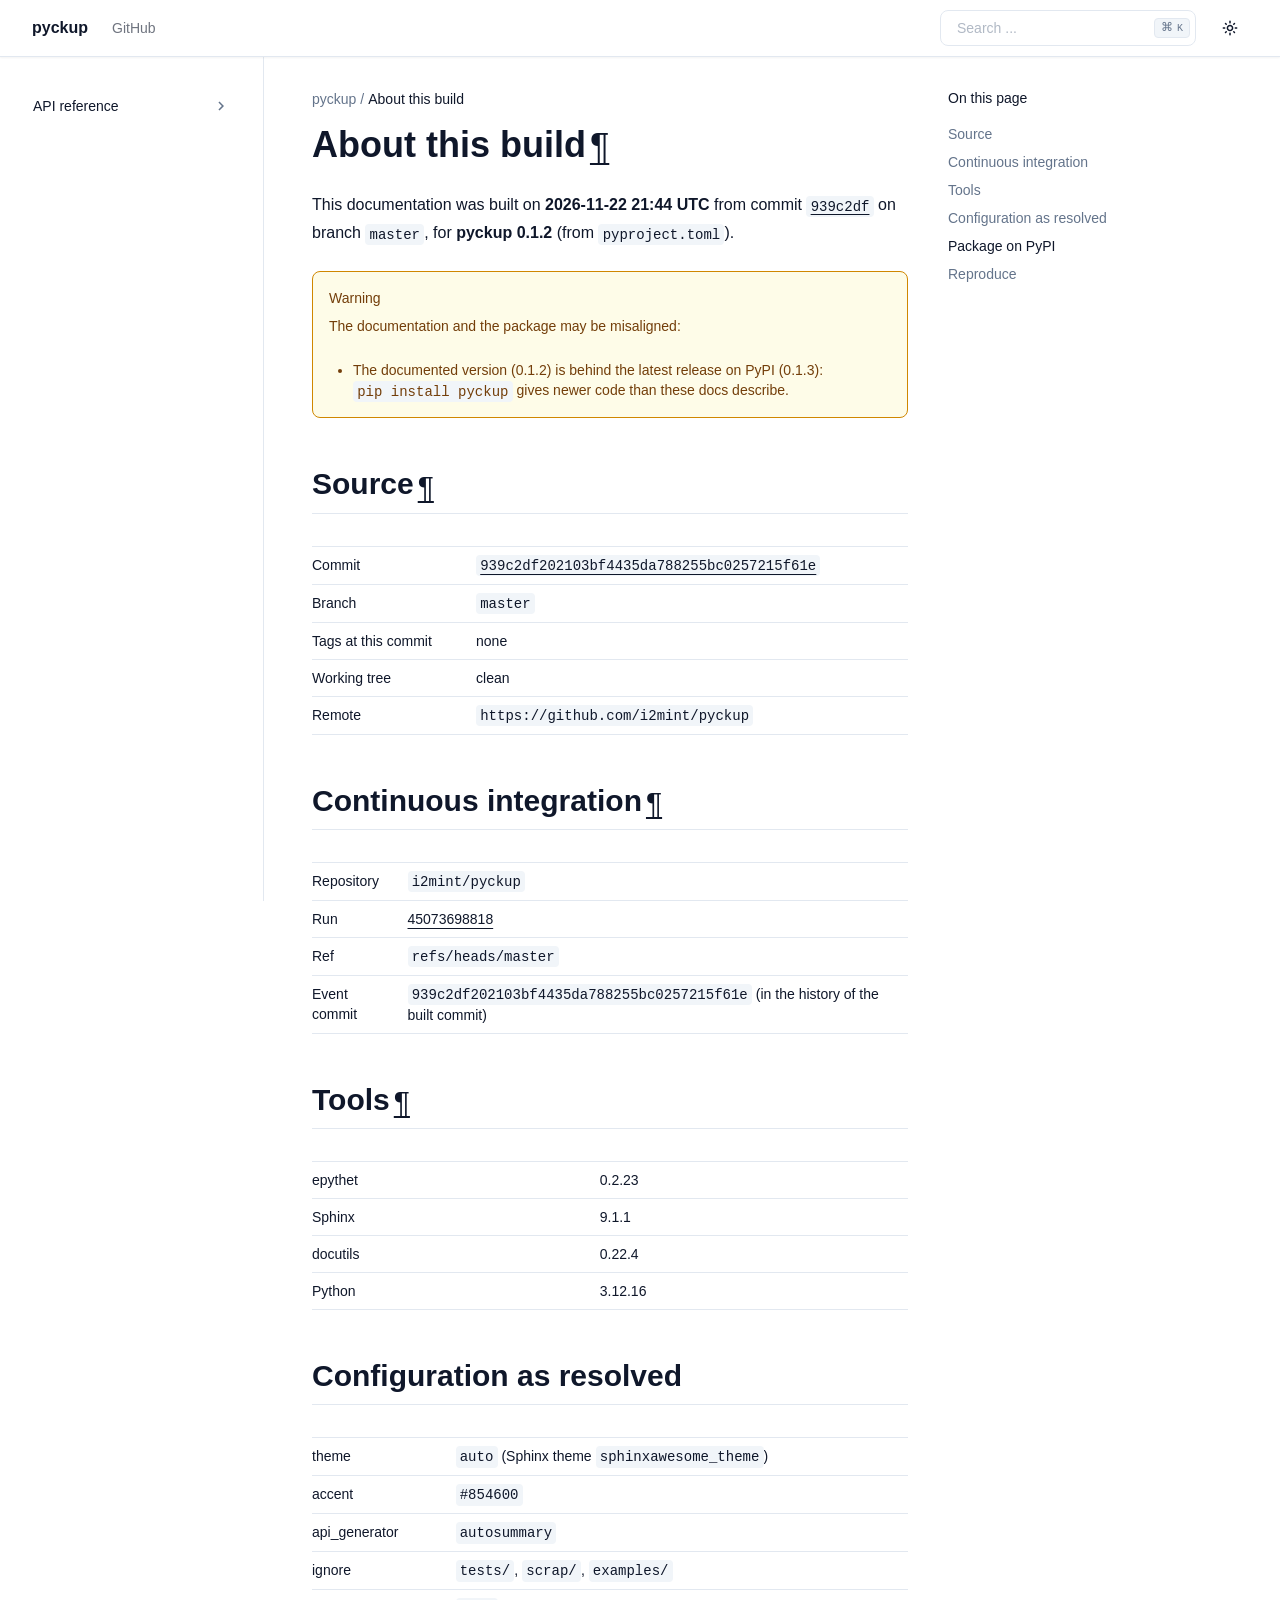
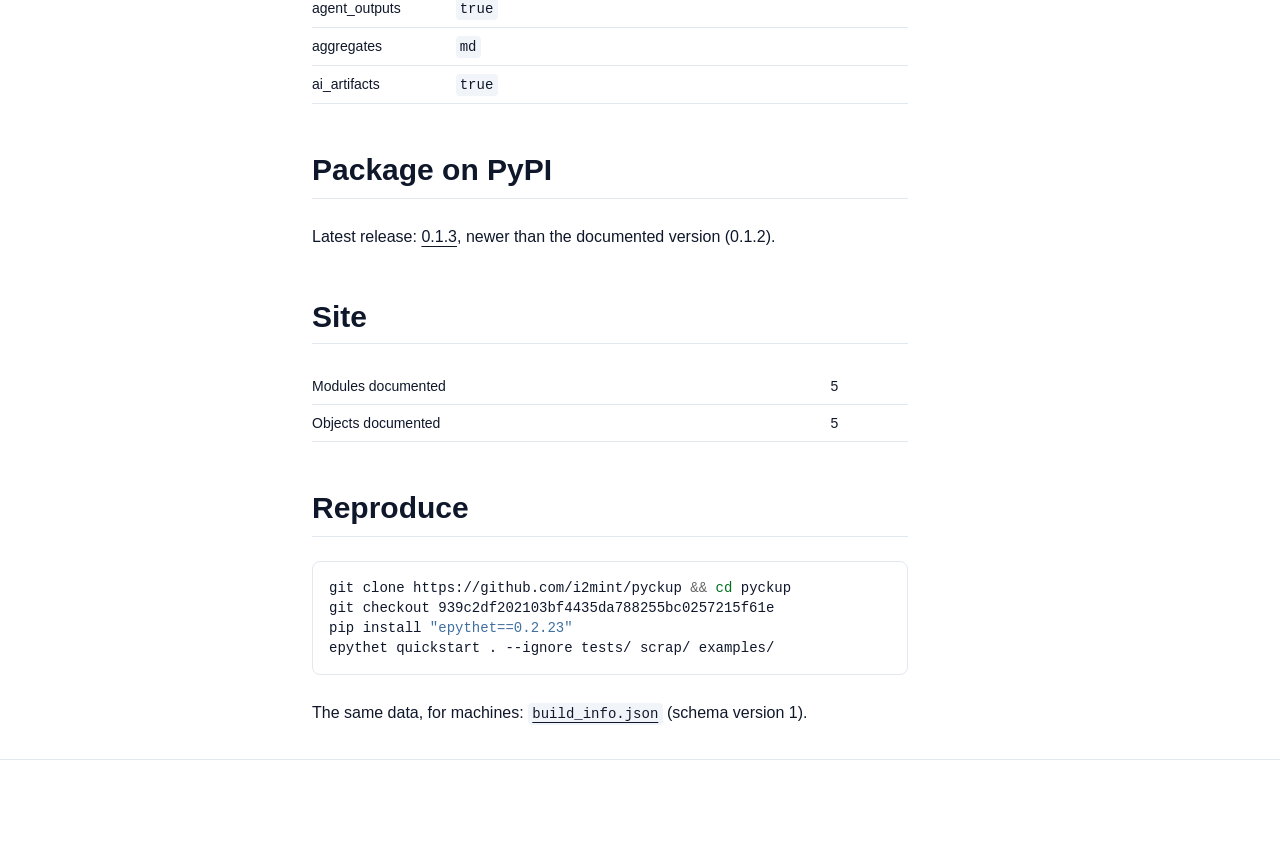
==== about-this-build.html @ a1bbda3d "deploy: 939c2df202103bf4435da788255bc0257215f61e" ====
<!DOCTYPE html>

<html :class="{ 'dark' : darkMode === true }" data-content_root="./" lang="en" x-data="{ darkMode: $persist(window.matchMedia('(prefers-color-scheme: dark)').matches), activeSection: ''}">
<head>
<script>
    (function () {
      // Set initial color scheme
      if ((localStorage.getItem("_x_darkMode") === "true") || (window.matchMedia("(prefers-color-scheme: dark)").matches)) {
        document.documentElement.classList.add("dark");
      }

      // Watch for media preference changes
      window.matchMedia("(prefers-color-scheme: dark)").addEventListener("change", (event) => {
        localStorage.setItem("_x_darkMode", event.matches);
        document.documentElement.classList.toggle("dark", event.matches);
      });
    })();
  </script>
<meta content="width=device-width, initial-scale=1.0" name="viewport"/>
<meta charset="utf-8"/>
<meta content="#ffffff" media="(prefers-color-scheme: light)" name="theme-color"/>
<meta content="#030711" media="(prefers-color-scheme: dark)" name="theme-color"/>
<meta content="width=device-width, initial-scale=1" name="viewport"/>
<link href="about-this-build.html.md" rel="alternate" type="text/markdown"/>
<link href="llms.txt" rel="describedby" type="text/markdown"/>
<link href="about-this-build.html.md" rel="alternate" type="text/markdown"/>
<link href="llms.txt" rel="describedby"/>
<title>About this build | pyckup</title>
<meta content="About this build | pyckup" property="og:title"/>
<meta content="About this build | pyckup" name="twitter:title"/>
<link href="_static/pygments.css?v=d75fae25" rel="stylesheet" type="text/css"/>
<link href="_static/theme.css?v=009055c6" rel="stylesheet" type="text/css"/>
<link href="_static/sphinx_autodoc_typehints.css?v=057ac668" rel="stylesheet" type="text/css"/>
<link href="_static/copybutton.css?v=76b2166b" rel="stylesheet" type="text/css"/>
<link href="_static/epythet.css?v=eff8a69f" rel="stylesheet" type="text/css"/>
<link href="search.html" rel="search" title="Search"/>
<link href="genindex.html" rel="index" title="Index"/>
</head>
<body :class="{ 'overflow-hidden': showSidebar }" class="min-h-screen font-sans antialiased bg-background text-foreground" x-data="{ showSidebar: false, showScrollTop: false }">
<div @click.self="showSidebar = false" class="fixed inset-0 z-50 overflow-hidden bg-background/80 backdrop-blur-sm md:hidden" x-cloak="" x-show="showSidebar"></div><div class="relative flex flex-col min-h-screen" id="page"><a class="absolute top-0 left-0 z-[100] block bg-background p-4 text-xl transition -translate-x-full opacity-0 focus:translate-x-0 focus:opacity-100" href="#content">
      Skip to content
    </a><header class="sticky top-0 z-40 w-full border-b shadow-xs border-border bg-background/90 backdrop-blur"><div class="container flex items-center h-14">
<div class="hidden mr-4 md:flex">
<a class="flex items-center mr-6" href="index.html"><span class="hidden font-bold sm:inline-block text-clip whitespace-nowrap">pyckup</span>
</a><nav class="flex items-center gap-6 text-sm font-medium">
<a class="transition-colors hover:text-foreground/80 text-foreground/60" href="https://github.com/i2mint/pyckup" rel="noopener nofollow">GitHub</a>
</nav></div><button @click="showSidebar = true" class="inline-flex items-center justify-center h-10 px-0 py-2 mr-2 text-base font-medium transition-colors rounded-md hover:text-accent-foreground hover:bg-transparent md:hidden" type="button">
<svg aria-hidden="true" fill="currentColor" height="24" viewbox="0 96 960 960" width="24" xmlns="http://www.w3.org/2000/svg">
<path d="M152.587 825.087q-19.152 0-32.326-13.174t-13.174-32.326q0-19.152 13.174-32.326t32.326-13.174h440q19.152 0 32.326 13.174t13.174 32.326q0 19.152-13.174 32.326t-32.326 13.174h-440Zm0-203.587q-19.152 0-32.326-13.174T107.087 576q0-19.152 13.174-32.326t32.326-13.174h320q19.152 0 32.326 13.174T518.087 576q0 19.152-13.174 32.326T472.587 621.5h-320Zm0-203.587q-19.152 0-32.326-13.174t-13.174-32.326q0-19.152 13.174-32.326t32.326-13.174h440q19.152 0 32.326 13.174t13.174 32.326q0 19.152-13.174 32.326t-32.326 13.174h-440ZM708.913 576l112.174 112.174q12.674 12.674 12.674 31.826t-12.674 31.826Q808.413 764.5 789.261 764.5t-31.826-12.674l-144-144Q600 594.391 600 576t13.435-31.826l144-144q12.674-12.674 31.826-12.674t31.826 12.674q12.674 12.674 12.674 31.826t-12.674 31.826L708.913 576Z"></path>
</svg>
<span class="sr-only">Toggle navigation menu</span>
</button>
<div class="flex items-center justify-between flex-1 gap-2 sm:gap-4 md:justify-end">
<div class="flex-1 w-full md:w-auto md:flex-none"><form @keydown.k.window.meta="$refs.search.focus()" action="search.html" class="relative flex items-center group" id="searchbox" method="get">
<input aria-label="Search the docs" class="inline-flex items-center font-medium transition-colors bg-transparent focus-visible:outline-none focus-visible:ring-2 focus-visible:ring-ring focus-visible:ring-offset-2 ring-offset-background border border-input hover:bg-accent focus:bg-accent hover:text-accent-foreground focus:text-accent-foreground hover:placeholder-accent-foreground py-2 px-4 relative h-9 w-full justify-start rounded-[0.5rem] text-sm text-muted-foreground sm:pr-12 md:w-40 lg:w-64" id="search-input" name="q" placeholder="Search ..." type="search" x-ref="search"/>
<kbd class="pointer-events-none absolute right-1.5 top-2 hidden h-5 select-none text-muted-foreground items-center gap-1 rounded border border-border bg-muted px-1.5 font-mono text-[10px] font-medium opacity-100 sm:flex group-hover:bg-accent group-hover:text-accent-foreground">
<span class="text-xs">⌘</span>
    K
  </kbd>
</form>
</div>
<nav class="flex items-center gap-1">
<button @click="darkMode = !darkMode" class="relative inline-flex items-center justify-center px-0 text-sm font-medium transition-colors rounded-md hover:bg-accent hover:text-accent-foreground h-9 w-9" title="Toggle color scheme" type="button">
<svg class="absolute transition-all scale-100 rotate-0 dark:-rotate-90 dark:scale-0" fill="currentColor" height="16" viewbox="0 96 960 960" width="16" xmlns="http://www.w3.org/2000/svg">
<path d="M480 685q45.456 0 77.228-31.772Q589 621.456 589 576q0-45.456-31.772-77.228Q525.456 467 480 467q-45.456 0-77.228 31.772Q371 530.544 371 576q0 45.456 31.772 77.228Q434.544 685 480 685Zm0 91q-83 0-141.5-58.5T280 576q0-83 58.5-141.5T480 376q83 0 141.5 58.5T680 576q0 83-58.5 141.5T480 776ZM80 621.5q-19.152 0-32.326-13.174T34.5 576q0-19.152 13.174-32.326T80 530.5h80q19.152 0 32.326 13.174T205.5 576q0 19.152-13.174 32.326T160 621.5H80Zm720 0q-19.152 0-32.326-13.174T754.5 576q0-19.152 13.174-32.326T800 530.5h80q19.152 0 32.326 13.174T925.5 576q0 19.152-13.174 32.326T880 621.5h-80Zm-320-320q-19.152 0-32.326-13.174T434.5 256v-80q0-19.152 13.174-32.326T480 130.5q19.152 0 32.326 13.174T525.5 176v80q0 19.152-13.174 32.326T480 301.5Zm0 720q-19.152 0-32.326-13.17Q434.5 995.152 434.5 976v-80q0-19.152 13.174-32.326T480 850.5q19.152 0 32.326 13.174T525.5 896v80q0 19.152-13.174 32.33-13.174 13.17-32.326 13.17ZM222.174 382.065l-43-42Q165.5 327.391 166 308.239t13.174-33.065q13.435-13.674 32.587-13.674t32.065 13.674l42.239 43q12.674 13.435 12.555 31.706-.12 18.272-12.555 31.946-12.674 13.674-31.445 13.413-18.772-.261-32.446-13.174Zm494 494.761-42.239-43q-12.674-13.435-12.674-32.087t12.674-31.565Q686.609 756.5 705.38 757q18.772.5 32.446 13.174l43 41.761Q794.5 824.609 794 843.761t-13.174 33.065Q767.391 890.5 748.239 890.5t-32.065-13.674Zm-42-494.761Q660.5 369.391 661 350.62q.5-18.772 13.174-32.446l41.761-43Q728.609 261.5 747.761 262t33.065 13.174q13.674 13.435 13.674 32.587t-13.674 32.065l-43 42.239q-13.435 12.674-31.706 12.555-18.272-.12-31.946-12.555Zm-495 494.761Q165.5 863.391 165.5 844.239t13.674-32.065l43-42.239q13.435-12.674 32.087-12.674t31.565 12.674Q299.5 782.609 299 801.38q-.5 18.772-13.174 32.446l-41.761 43Q231.391 890.5 212.239 890t-33.065-13.174ZM480 576Z"></path>
</svg>
<svg class="absolute transition-all scale-0 rotate-90 dark:rotate-0 dark:scale-100" fill="currentColor" height="16" viewbox="0 96 960 960" width="16" xmlns="http://www.w3.org/2000/svg">
<path d="M480 936q-151 0-255.5-104.5T120 576q0-138 90-239.5T440 218q25-3 39 18t-1 44q-17 26-25.5 55t-8.5 61q0 90 63 153t153 63q31 0 61.5-9t54.5-25q21-14 43-1.5t19 39.5q-14 138-117.5 229T480 936Zm0-80q88 0 158-48.5T740 681q-20 5-40 8t-40 3q-123 0-209.5-86.5T364 396q0-20 3-40t8-40q-78 32-126.5 102T200 576q0 116 82 198t198 82Zm-10-270Z"></path>
</svg>
</button>
</nav>
</div>
</div>
</header>
<div class="flex-1"><div class="container md:grid md:grid-cols-[220px_minmax(0,1fr)] md:gap-6 lg:grid-cols-[240px_minmax(0,1fr)] lg:gap-10"><aside :aria-hidden="!showSidebar" :class="{ 'translate-x-0': showSidebar }" class="fixed inset-y-0 left-0 md:top-14 z-50 md:z-30 bg-background md:bg-transparent transition-all duration-100 -translate-x-full md:translate-x-0 ml-0 p-6 md:p-0 md:-ml-2 md:h-[calc(100vh-3.5rem)] w-5/6 md:w-full overflow-y-auto border-r border-border md:sticky" id="left-sidebar">
<a class="justify-start text-sm md:!hidden bg-background" href="index.html"><span class="font-bold text-clip whitespace-nowrap">pyckup</span>
</a>
<div class="relative overflow-hidden md:overflow-auto my-4 md:my-0">
<div class="overflow-y-auto h-full w-full relative pr-6"><nav class="flex md:hidden flex-col font-medium mt-4">
<a href="https://github.com/i2mint/pyckup" rel="nofollow noopener">GitHub</a>
</nav><nav class="table w-full min-w-full my-6 lg:my-8">
<ul>
<li class="toctree-l1" x-data="{ expanded: $el.classList.contains('current') ? true : false }"><a :class="{ 'expanded' : expanded }" @click="expanded = !expanded" class="reference internal expandable" href="api.html">API reference<button @click.prevent.stop="expanded = !expanded" type="button" x-cloak=""><span class="sr-only"></span><svg fill="currentColor" height="18px" stroke="none" viewbox="0 0 24 24" width="18px" xmlns="http://www.w3.org/2000/svg"><path d="M10 6L8.59 7.41 13.17 12l-4.58 4.59L10 18l6-6z"></path></svg></button></a><ul x-cloak="" x-show="expanded">
<li class="toctree-l2" x-data="{ expanded: $el.classList.contains('current') ? true : false }"><a :class="{ 'expanded' : expanded }" @click="expanded = !expanded" class="reference internal expandable" href="_autosummary/pyckup.html">pyckup<button @click.prevent.stop="expanded = !expanded" type="button" x-cloak=""><span class="sr-only"></span><svg fill="currentColor" height="18px" stroke="none" viewbox="0 0 24 24" width="18px" xmlns="http://www.w3.org/2000/svg"><path d="M10 6L8.59 7.41 13.17 12l-4.58 4.59L10 18l6-6z"></path></svg></button></a><ul x-cloak="" x-show="expanded">
<li class="toctree-l3"><a class="reference internal" href="_autosummary/pyckup.base.html">pyckup.base</a></li>
<li class="toctree-l3"><a class="reference internal" href="_autosummary/pyckup.sources.html">pyckup.sources</a></li>
<li class="toctree-l3"><a class="reference internal" href="_autosummary/pyckup.util.html">pyckup.util</a></li>
</ul>
</li>
</ul>
</li>
</ul>
</nav>
</div>
</div>
<button @click="showSidebar = false" class="absolute md:hidden right-4 top-4 rounded-sm opacity-70 transition-opacity hover:opacity-100" type="button">
<svg class="h-4 w-4" fill="currentColor" height="24" stroke="none" viewbox="0 96 960 960" width="24" xmlns="http://www.w3.org/2000/svg">
<path d="M480 632 284 828q-11 11-28 11t-28-11q-11-11-11-28t11-28l196-196-196-196q-11-11-11-28t11-28q11-11 28-11t28 11l196 196 196-196q11-11 28-11t28 11q11 11 11 28t-11 28L536 576l196 196q11 11 11 28t-11 28q-11 11-28 11t-28-11L480 632Z"></path>
</svg>
</button>
</aside>
<main class="relative py-6 lg:gap-10 lg:py-8 xl:grid xl:grid-cols-[1fr_300px]">
<div class="w-full min-w-0 mx-auto">
<nav aria-label="breadcrumbs" class="flex items-center mb-4 space-x-1 text-sm text-muted-foreground">
<a class="overflow-hidden text-ellipsis whitespace-nowrap hover:text-foreground" href="index.html">
<span class="hidden md:inline">pyckup</span>
<svg aria-label="Home" class="md:hidden" fill="currentColor" height="18" stroke="none" viewbox="0 96 960 960" width="18" xmlns="http://www.w3.org/2000/svg">
<path d="M240 856h120V616h240v240h120V496L480 316 240 496v360Zm-80 80V456l320-240 320 240v480H520V696h-80v240H160Zm320-350Z"></path>
</svg>
</a>
<div class="mr-1">/</div><span aria-current="page" class="font-medium text-foreground overflow-hidden text-ellipsis whitespace-nowrap">About this build</span>
</nav>
<div id="content" role="main">

<section id="about-this-build">
<h1>About this build<a @click.prevent="window.navigator.clipboard.writeText($el.href); $el.setAttribute('data-tooltip', 'Copied!'); setTimeout(() =&gt; $el.setAttribute('data-tooltip', 'Copy link to this element'), 2000)" aria-label="Copy link to this element" class="headerlink" data-tooltip="Copy link to this element" href="#about-this-build">¶</a></h1>
<p>This documentation was built on <strong>2026-11-22 21:44 UTC</strong> from commit <a href="https://github.com/i2mint/pyckup/commit/939c2df202103bf4435da788255bc0257215f61e"><code>939c2df</code></a> on branch <code>master</code>, for <strong>pyckup 0.1.2</strong> (from <code>pyproject.toml</code>).</p>
<div class="admonition warning">
<p class="admonition-title">Warning</p>
<p>The documentation and the package may be misaligned:</p>
<ul class="simple">
<li><p>The documented version (0.1.2) is behind the latest release on PyPI (0.1.3): <code class="docutils literal notranslate"><span class="pre">pip</span> <span class="pre">install</span> <span class="pre">pyckup</span></code> gives newer code than these docs describe.</p></li>
</ul>
</div>
<section id="source">
<h2>Source<a @click.prevent="window.navigator.clipboard.writeText($el.href); $el.setAttribute('data-tooltip', 'Copied!'); setTimeout(() =&gt; $el.setAttribute('data-tooltip', 'Copy link to this element'), 2000)" aria-label="Copy link to this element" class="headerlink" data-tooltip="Copy link to this element" href="#source" x-intersect.margin.0%.0%.-70%.0%="activeSection = '#source'">¶</a></h2>
<table class="docutils align-default">
<thead>
<tr class="row-odd"><th class="head"><p></p></th>
<th class="head"><p></p></th>
</tr>
</thead>
<tbody>
<tr class="row-even"><td><p>Commit</p></td>
<td><p><a href="https://github.com/i2mint/pyckup/commit/939c2df202103bf4435da788255bc0257215f61e"><code>939c2df202103bf4435da788255bc0257215f61e</code></a></p></td>
</tr>
<tr class="row-odd"><td><p>Branch</p></td>
<td><p><code>master</code></p></td>
</tr>
<tr class="row-even"><td><p>Tags at this commit</p></td>
<td><p>none</p></td>
</tr>
<tr class="row-odd"><td><p>Working tree</p></td>
<td><p>clean</p></td>
</tr>
<tr class="row-even"><td><p>Remote</p></td>
<td><p><code>https://github.com/i2mint/pyckup</code></p></td>
</tr>
</tbody>
</table>
</section>
<section id="continuous-integration">
<h2>Continuous integration<a @click.prevent="window.navigator.clipboard.writeText($el.href); $el.setAttribute('data-tooltip', 'Copied!'); setTimeout(() =&gt; $el.setAttribute('data-tooltip', 'Copy link to this element'), 2000)" aria-label="Copy link to this element" class="headerlink" data-tooltip="Copy link to this element" href="#continuous-integration" x-intersect.margin.0%.0%.-70%.0%="activeSection = '#continuous-integration'">¶</a></h2>
<table class="docutils align-default">
<thead>
<tr class="row-odd"><th class="head"><p></p></th>
<th class="head"><p></p></th>
</tr>
</thead>
<tbody>
<tr class="row-even"><td><p>Repository</p></td>
<td><p><code>i2mint/pyckup</code></p></td>
</tr>
<tr class="row-odd"><td><p>Run</p></td>
<td><p><a href="https://github.com/i2mint/pyckup/actions/runs/45073698818">45073698818</a></p></td>
</tr>
<tr class="row-even"><td><p>Ref</p></td>
<td><p><code>refs/heads/master</code></p></td>
</tr>
<tr class="row-odd"><td><p>Event commit</p></td>
<td><p><code>939c2df202103bf4435da788255bc0257215f61e</code> (in the history of the built commit)</p></td>
</tr>
</tbody>
</table>
</section>
<section id="tools">
<h2>Tools<a @click.prevent="window.navigator.clipboard.writeText($el.href); $el.setAttribute('data-tooltip', 'Copied!'); setTimeout(() =&gt; $el.setAttribute('data-tooltip', 'Copy link to this element'), 2000)" aria-label="Copy link to this element" class="headerlink" data-tooltip="Copy link to this element" href="#tools" x-intersect.margin.0%.0%.-70%.0%="activeSection = '#tools'">¶</a></h2>
<table class="docutils align-default">
<thead>
<tr class="row-odd"><th class="head"><p></p></th>
<th class="head"><p></p></th>
</tr>
</thead>
<tbody>
<tr class="row-even"><td><p>epythet</p></td>
<td><p>0.2.23</p></td>
</tr>
<tr class="row-odd"><td><p>Sphinx</p></td>
<td><p>9.1.1</p></td>
</tr>
<tr class="row-even"><td><p>docutils</p></td>
<td><p>0.22.4</p></td>
</tr>
<tr class="row-odd"><td><p>Python</p></td>
<td><p>3.12.16</p></td>
</tr>
</tbody>
</table>
</section>
<section id="configuration-as-resolved">
<h2>Configuration as resolved<a @click.prevent="window.navigator.clipboard.writeText($el.href); $el.setAttribute('data-tooltip', 'Copied!'); setTimeout(() =&gt; $el.setAttribute('data-tooltip', 'Copy link to this element'), 2000)" aria-label="Copy link to this element" class="headerlink" data-tooltip="Copy link to this element" href="#configuration-as-resolved" x-intersect.margin.0%.0%.-70%.0%="activeSection = '#configuration-as-resolved'">¶</a></h2>
<table class="docutils align-default">
<thead>
<tr class="row-odd"><th class="head"><p></p></th>
<th class="head"><p></p></th>
</tr>
</thead>
<tbody>
<tr class="row-even"><td><p>theme</p></td>
<td><p><code>auto</code> (Sphinx theme <code>sphinxawesome_theme</code>)</p></td>
</tr>
<tr class="row-odd"><td><p>accent</p></td>
<td><p><code>#854600</code></p></td>
</tr>
<tr class="row-even"><td><p>api_generator</p></td>
<td><p><code>autosummary</code></p></td>
</tr>
<tr class="row-odd"><td><p>ignore</p></td>
<td><p><code>tests/</code>, <code>scrap/</code>, <code>examples/</code></p></td>
</tr>
<tr class="row-even"><td><p>agent_outputs</p></td>
<td><p><code>true</code></p></td>
</tr>
<tr class="row-odd"><td><p>aggregates</p></td>
<td><p><code>md</code></p></td>
</tr>
<tr class="row-even"><td><p>ai_artifacts</p></td>
<td><p><code>true</code></p></td>
</tr>
</tbody>
</table>
</section>
<section id="package-on-pypi">
<h2>Package on PyPI<a @click.prevent="window.navigator.clipboard.writeText($el.href); $el.setAttribute('data-tooltip', 'Copied!'); setTimeout(() =&gt; $el.setAttribute('data-tooltip', 'Copy link to this element'), 2000)" aria-label="Copy link to this element" class="headerlink" data-tooltip="Copy link to this element" href="#package-on-pypi" x-intersect.margin.0%.0%.-70%.0%="activeSection = '#package-on-pypi'">¶</a></h2>
<p>Latest release: <a href="https://pypi.org/project/pyckup/0.1.3/">0.1.3</a>, newer than the documented version (0.1.2).</p>
</section>
<section id="site"><h2>Site</h2><table class="docutils align-default"><tbody><tr><td><p>Modules documented</p></td><td><p>5</p></td></tr><tr><td><p>Objects documented</p></td><td><p>5</p></td></tr></tbody></table></section>
<section id="reproduce">
<h2>Reproduce<a @click.prevent="window.navigator.clipboard.writeText($el.href); $el.setAttribute('data-tooltip', 'Copied!'); setTimeout(() =&gt; $el.setAttribute('data-tooltip', 'Copy link to this element'), 2000)" aria-label="Copy link to this element" class="headerlink" data-tooltip="Copy link to this element" href="#reproduce" x-intersect.margin.0%.0%.-70%.0%="activeSection = '#reproduce'">¶</a></h2>
<div class="highlight-bash notranslate"><div class="highlight"><pre><span></span><code><span id="line-1">git<span class="w"> </span>clone<span class="w"> </span>https://github.com/i2mint/pyckup<span class="w"> </span><span class="o">&amp;&amp;</span><span class="w"> </span><span class="nb">cd</span><span class="w"> </span>pyckup
</span><span id="line-2">git<span class="w"> </span>checkout<span class="w"> </span>939c2df202103bf4435da788255bc0257215f61e
</span><span id="line-3">pip<span class="w"> </span>install<span class="w"> </span><span class="s2">"epythet==0.2.23"</span>
</span><span id="line-4">epythet<span class="w"> </span>quickstart<span class="w"> </span>.<span class="w"> </span>--ignore<span class="w"> </span>tests/<span class="w"> </span>scrap/<span class="w"> </span>examples/
</span></code></pre></div>
</div>
<p>The same data, for machines: <a href="build_info.json"><code>build_info.json</code></a> (schema version 1).</p>
</section>
</section>
</div></div><aside class="hidden text-sm xl:block" id="right-sidebar">
<div class="sticky top-16 -mt-10 max-h-[calc(100vh-5rem)] h-full overflow-y-auto pt-6 space-y-2"><p class="font-medium">On this page</p>
<ul>
<li><a :data-current="activeSection === '#source'" class="reference internal" href="#source">Source</a></li>
<li><a :data-current="activeSection === '#continuous-integration'" class="reference internal" href="#continuous-integration">Continuous integration</a></li>
<li><a :data-current="activeSection === '#tools'" class="reference internal" href="#tools">Tools</a></li>
<li><a :data-current="activeSection === '#configuration-as-resolved'" class="reference internal" href="#configuration-as-resolved">Configuration as resolved</a></li>
<li><a :data-current="activeSection === '#package-on-pypi'" class="reference internal" href="#package-on-pypi">Package on PyPI</a></li>
<li><a :data-current="activeSection === '#reproduce'" class="reference internal" href="#reproduce">Reproduce</a></li>
</ul>
</div>
</aside>
</main>
</div>
</div><footer class="py-6 border-t border-border md:py-0">
<div class="container flex flex-col items-center justify-between gap-4 md:h-24 md:flex-row">
<div class="flex flex-col items-center gap-4 px-8 md:flex-row md:gap-2 md:px-0">
<p class="text-sm leading-loose text-center text-muted-foreground md:text-left"></p>
</div>
</div>
</footer>
</div>
<script src="_static/documentation_options.js?v=92734c54"></script>
<script src="_static/doctools.js?v=fd6eb6e6"></script>
<script src="_static/sphinx_highlight.js?v=6ffebe34"></script>
<script src="_static/clipboard.min.js?v=a7894cd8"></script>
<script src="_static/copybutton.js?v=fd10adb8"></script>
<script defer="defer" src="_static/theme.js?v=49cc6205"></script>
</body>
</html>
---- _static/pygments.css ----
pre { line-height: 125%; }
td.linenos .normal { color: #666666; background-color: transparent; padding-left: 5px; padding-right: 5px; }
span.linenos { color: #666666; background-color: transparent; padding-left: 5px; padding-right: 5px; }
td.linenos .special { color: #000000; background-color: #ffffc0; padding-left: 5px; padding-right: 5px; }
span.linenos.special { color: #000000; background-color: #ffffc0; padding-left: 5px; padding-right: 5px; }
.highlight .hll { background-color: #ffffcc }
.highlight { background: #f0f0f0; }
.highlight .c { color: #60A0B0; font-style: italic } /* Comment */
.highlight .err { border: 1px solid #F00 } /* Error */
.highlight .k { color: #007020; font-weight: bold } /* Keyword */
.highlight .o { color: #666 } /* Operator */
.highlight .ch { color: #60A0B0; font-style: italic } /* Comment.Hashbang */
.highlight .cm { color: #60A0B0; font-style: italic } /* Comment.Multiline */
.highlight .cp { color: #007020 } /* Comment.Preproc */
.highlight .cpf { color: #60A0B0; font-style: italic } /* Comment.PreprocFile */
.highlight .c1 { color: #60A0B0; font-style: italic } /* Comment.Single */
.highlight .cs { color: #60A0B0; background-color: #FFF0F0 } /* Comment.Special */
.highlight .gd { color: #A00000 } /* Generic.Deleted */
.highlight .ge { font-style: italic } /* Generic.Emph */
.highlight .ges { font-weight: bold; font-style: italic } /* Generic.EmphStrong */
.highlight .gr { color: #F00 } /* Generic.Error */
.highlight .gh { color: #000080; font-weight: bold } /* Generic.Heading */
.highlight .gi { color: #00A000 } /* Generic.Inserted */
.highlight .go { color: #888 } /* Generic.Output */
.highlight .gp { color: #C65D09; font-weight: bold } /* Generic.Prompt */
.highlight .gs { font-weight: bold } /* Generic.Strong */
.highlight .gu { color: #800080; font-weight: bold } /* Generic.Subheading */
.highlight .gt { color: #04D } /* Generic.Traceback */
.highlight .kc { color: #007020; font-weight: bold } /* Keyword.Constant */
.highlight .kd { color: #007020; font-weight: bold } /* Keyword.Declaration */
.highlight .kn { color: #007020; font-weight: bold } /* Keyword.Namespace */
.highlight .kp { color: #007020 } /* Keyword.Pseudo */
.highlight .kr { color: #007020; font-weight: bold } /* Keyword.Reserved */
.highlight .kt { color: #902000 } /* Keyword.Type */
.highlight .m { color: #40A070 } /* Literal.Number */
.highlight .s { color: #4070A0 } /* Literal.String */
.highlight .na { color: #4070A0 } /* Name.Attribute */
.highlight .nb { color: #007020 } /* Name.Builtin */
.highlight .nc { color: #0E84B5; font-weight: bold } /* Name.Class */
.highlight .no { color: #60ADD5 } /* Name.Constant */
.highlight .nd { color: #555; font-weight: bold } /* Name.Decorator */
.highlight .ni { color: #D55537; font-weight: bold } /* Name.Entity */
.highlight .ne { color: #007020 } /* Name.Exception */
.highlight .nf { color: #06287E } /* Name.Function */
.highlight .nl { color: #002070; font-weight: bold } /* Name.Label */
.highlight .nn { color: #0E84B5; font-weight: bold } /* Name.Namespace */
.highlight .nt { color: #062873; font-weight: bold } /* Name.Tag */
.highlight .nv { color: #BB60D5 } /* Name.Variable */
.highlight .ow { color: #007020; font-weight: bold } /* Operator.Word */
.highlight .w { color: #BBB } /* Text.Whitespace */
.highlight .mb { color: #40A070 } /* Literal.Number.Bin */
.highlight .mf { color: #40A070 } /* Literal.Number.Float */
.highlight .mh { color: #40A070 } /* Literal.Number.Hex */
.highlight .mi { color: #40A070 } /* Literal.Number.Integer */
.highlight .mo { color: #40A070 } /* Literal.Number.Oct */
.highlight .sa { color: #4070A0 } /* Literal.String.Affix */
.highlight .sb { color: #4070A0 } /* Literal.String.Backtick */
.highlight .sc { color: #4070A0 } /* Literal.String.Char */
.highlight .dl { color: #4070A0 } /* Literal.String.Delimiter */
.highlight .sd { color: #4070A0; font-style: italic } /* Literal.String.Doc */
.highlight .s2 { color: #4070A0 } /* Literal.String.Double */
.highlight .se { color: #4070A0; font-weight: bold } /* Literal.String.Escape */
.highlight .sh { color: #4070A0 } /* Literal.String.Heredoc */
.highlight .si { color: #70A0D0; font-style: italic } /* Literal.String.Interpol */
.highlight .sx { color: #C65D09 } /* Literal.String.Other */
.highlight .sr { color: #235388 } /* Literal.String.Regex */
.highlight .s1 { color: #4070A0 } /* Literal.String.Single */
.highlight .ss { color: #517918 } /* Literal.String.Symbol */
.highlight .bp { color: #007020 } /* Name.Builtin.Pseudo */
.highlight .fm { color: #06287E } /* Name.Function.Magic */
.highlight .vc { color: #BB60D5 } /* Name.Variable.Class */
.highlight .vg { color: #BB60D5 } /* Name.Variable.Global */
.highlight .vi { color: #BB60D5 } /* Name.Variable.Instance */
.highlight .vm { color: #BB60D5 } /* Name.Variable.Magic */
.highlight .il { color: #40A070 } /* Literal.Number.Integer.Long */
---- _static/theme.css ----
@font-face{font-family:JetBrains Mono;font-style:italic;font-display:swap;font-weight:400;src:url(86dc76ee7f2ea282.woff2)format("woff2"),url(fa8c7e373fc88056.woff)format("woff")}@font-face{font-family:JetBrains Mono;font-style:normal;font-display:swap;font-weight:400;src:url(db9d659a1acad1e2.woff2)format("woff2"),url(b0c7be19efb5c878.woff)format("woff")}@font-face{font-family:JetBrains Mono;font-style:italic;font-display:swap;font-weight:500;src:url(88c52b7d52bec6f6.woff2)format("woff2"),url(8d70e9f61dd16568.woff)format("woff")}@font-face{font-family:JetBrains Mono;font-style:normal;font-display:swap;font-weight:500;src:url(af2e87f5d61b5665.woff2)format("woff2"),url(24c9023ab96a0da6.woff)format("woff")}@font-face{font-family:JetBrains Mono;font-style:italic;font-display:swap;font-weight:700;src:url(92fb68b158d9f3e0.woff2)format("woff2"),url(92b75b3f180e9af3.woff)format("woff")}@font-face{font-family:JetBrains Mono;font-style:normal;font-display:swap;font-weight:700;src:url(9545a3d1fceacf5c.woff2)format("woff2"),url(c9484cdebe55df66.woff)format("woff")}@layer properties{@supports (((-webkit-hyphens:none)) and (not (margin-trim:inline))) or ((-moz-orient:inline) and (not (color:rgb(from red r g b)))){*,:after,:before{--tw-font-weight:initial;--tw-translate-x:0;--tw-translate-y:0;--tw-translate-z:0;--tw-scale-x:1;--tw-scale-y:1;--tw-scale-z:1;--tw-rotate-x:initial;--tw-rotate-y:initial;--tw-rotate-z:initial;--tw-skew-x:initial;--tw-skew-y:initial;--tw-space-y-reverse:0;--tw-space-x-reverse:0;--tw-border-style:solid;--tw-leading:initial;--tw-shadow:0 0 transparent;--tw-shadow-color:initial;--tw-shadow-alpha:100%;--tw-inset-shadow:0 0 transparent;--tw-inset-shadow-color:initial;--tw-inset-shadow-alpha:100%;--tw-ring-color:initial;--tw-ring-shadow:0 0 transparent;--tw-inset-ring-color:initial;--tw-inset-ring-shadow:0 0 transparent;--tw-ring-inset:initial;--tw-ring-offset-width:0px;--tw-ring-offset-color:#fff;--tw-ring-offset-shadow:0 0 transparent;--tw-backdrop-blur:initial;--tw-backdrop-brightness:initial;--tw-backdrop-contrast:initial;--tw-backdrop-grayscale:initial;--tw-backdrop-hue-rotate:initial;--tw-backdrop-invert:initial;--tw-backdrop-opacity:initial;--tw-backdrop-saturate:initial;--tw-backdrop-sepia:initial;--tw-duration:initial;--tw-blur:initial;--tw-brightness:initial;--tw-contrast:initial;--tw-grayscale:initial;--tw-hue-rotate:initial;--tw-invert:initial;--tw-opacity:initial;--tw-saturate:initial;--tw-sepia:initial;--tw-drop-shadow:initial;--tw-drop-shadow-color:initial;--tw-drop-shadow-alpha:100%;--tw-drop-shadow-size:initial;--tw-tracking:initial;--tw-content:"";--tw-ease:initial}::-ms-backdrop{--tw-font-weight:initial;--tw-translate-x:0;--tw-translate-y:0;--tw-translate-z:0;--tw-scale-x:1;--tw-scale-y:1;--tw-scale-z:1;--tw-rotate-x:initial;--tw-rotate-y:initial;--tw-rotate-z:initial;--tw-skew-x:initial;--tw-skew-y:initial;--tw-space-y-reverse:0;--tw-space-x-reverse:0;--tw-border-style:solid;--tw-leading:initial;--tw-shadow:0 0 transparent;--tw-shadow-color:initial;--tw-shadow-alpha:100%;--tw-inset-shadow:0 0 transparent;--tw-inset-shadow-color:initial;--tw-inset-shadow-alpha:100%;--tw-ring-color:initial;--tw-ring-shadow:0 0 transparent;--tw-inset-ring-color:initial;--tw-inset-ring-shadow:0 0 transparent;--tw-ring-inset:initial;--tw-ring-offset-width:0px;--tw-ring-offset-color:#fff;--tw-ring-offset-shadow:0 0 transparent;--tw-backdrop-blur:initial;--tw-backdrop-brightness:initial;--tw-backdrop-contrast:initial;--tw-backdrop-grayscale:initial;--tw-backdrop-hue-rotate:initial;--tw-backdrop-invert:initial;--tw-backdrop-opacity:initial;--tw-backdrop-saturate:initial;--tw-backdrop-sepia:initial;--tw-duration:initial;--tw-blur:initial;--tw-brightness:initial;--tw-contrast:initial;--tw-grayscale:initial;--tw-hue-rotate:initial;--tw-invert:initial;--tw-opacity:initial;--tw-saturate:initial;--tw-sepia:initial;--tw-drop-shadow:initial;--tw-drop-shadow-color:initial;--tw-drop-shadow-alpha:100%;--tw-drop-shadow-size:initial;--tw-tracking:initial;--tw-content:"";--tw-ease:initial}::backdrop{--tw-font-weight:initial;--tw-translate-x:0;--tw-translate-y:0;--tw-translate-z:0;--tw-scale-x:1;--tw-scale-y:1;--tw-scale-z:1;--tw-rotate-x:initial;--tw-rotate-y:initial;--tw-rotate-z:initial;--tw-skew-x:initial;--tw-skew-y:initial;--tw-space-y-reverse:0;--tw-space-x-reverse:0;--tw-border-style:solid;--tw-leading:initial;--tw-shadow:0 0 transparent;--tw-shadow-color:initial;--tw-shadow-alpha:100%;--tw-inset-shadow:0 0 transparent;--tw-inset-shadow-color:initial;--tw-inset-shadow-alpha:100%;--tw-ring-color:initial;--tw-ring-shadow:0 0 transparent;--tw-inset-ring-color:initial;--tw-inset-ring-shadow:0 0 transparent;--tw-ring-inset:initial;--tw-ring-offset-width:0px;--tw-ring-offset-color:#fff;--tw-ring-offset-shadow:0 0 transparent;--tw-backdrop-blur:initial;--tw-backdrop-brightness:initial;--tw-backdrop-contrast:initial;--tw-backdrop-grayscale:initial;--tw-backdrop-hue-rotate:initial;--tw-backdrop-invert:initial;--tw-backdrop-opacity:initial;--tw-backdrop-saturate:initial;--tw-backdrop-sepia:initial;--tw-duration:initial;--tw-blur:initial;--tw-brightness:initial;--tw-contrast:initial;--tw-grayscale:initial;--tw-hue-rotate:initial;--tw-invert:initial;--tw-opacity:initial;--tw-saturate:initial;--tw-sepia:initial;--tw-drop-shadow:initial;--tw-drop-shadow-color:initial;--tw-drop-shadow-alpha:100%;--tw-drop-shadow-size:initial;--tw-tracking:initial;--tw-content:"";--tw-ease:initial}}}@layer theme{:root{--font-sans:-apple-system, BlinkMacSystemFont, "Segoe UI", Roboto, "Helvetica Neue", "Noto Sans", Arial, sans-serif, "Apple Color Emoji", "Segoe UI Emoji", "Segoe UI Symbol", "Noto Color Emoji";--font-mono:JetBrainsMono, ui-monospace, SFMono-Regular, Menlo, Monaco, Consolas, "Liberation Mono", "Courier New", monospace;--color-red-50:#fef2f2;--color-red-100:#ffe2e2;--color-red-200:#ffcaca;--color-red-400:#ff6568;--color-red-500:#fb2c36;--color-red-600:#e40014;--color-red-700:#bf000f;--color-red-900:#82181a;--color-yellow-50:#fefce8;--color-yellow-100:#fef9c2;--color-yellow-400:#fac800;--color-yellow-500:#edb200;--color-yellow-600:#cd8900;--color-yellow-900:#733e0a;--color-green-50:#f0fdf4;--color-green-100:#dcfce7;--color-green-200:#b9f8cf;--color-green-400:#05df72;--color-green-500:#00c758;--color-green-600:#00a544;--color-green-900:#0d542b;--color-sky-50:#f0f9ff;--color-sky-100:#dff2fe;--color-sky-600:#0084cc;--color-sky-900:#024a70;--color-blue-400:#54a2ff;--color-slate-700:#314158;--color-gray-200:#e5e7eb;--color-gray-700:#364153;--color-gray-950:#030712;--color-neutral-800:#262626;--color-white:#fff;--spacing:.25rem;--text-xs:.75rem;--text-xs--line-height:calc(1 / .75);--text-sm:.875rem;--text-sm--line-height:calc(1.25 / .875);--text-base:1rem;--text-base--line-height:calc(1.5);--text-lg:1.125rem;--text-lg--line-height:calc(1.75 / 1.125);--text-xl:1.25rem;--text-xl--line-height:calc(1.4);--text-2xl:1.5rem;--text-2xl--line-height:calc(2 / 1.5);--text-3xl:1.875rem;--text-3xl--line-height:calc(1.2);--text-4xl:2.25rem;--text-4xl--line-height:calc(2.5 / 2.25);--font-weight-normal:400;--font-weight-medium:500;--font-weight-semibold:600;--font-weight-bold:700;--tracking-wide:.025em;--leading-loose:2;--radius-sm:calc(-4px + var(--radius));--radius-md:calc(-2px + var(--radius));--radius-lg:var(--radius);--ease-in-out:cubic-bezier(.4, 0, .2, 1);--blur-sm:8px;--default-transition-duration:.15s;--default-transition-timing-function:cubic-bezier(.4, 0, .2, 1);--default-font-family:var(--font-sans);--default-mono-font-family:var(--font-mono);--color-border:hsl(var(--border));--color-input:hsl(var(--input));--color-ring:hsl(var(--ring));--color-background:hsl(var(--background));--color-foreground:hsl(var(--foreground));--color-primary:hsl(var(--primary));--color-muted:hsl(var(--muted));--color-muted-foreground:hsl(var(--muted-foreground));--color-accent:hsl(var(--accent));--color-accent-foreground:hsl(var(--accent-foreground))}@supports (color:lab(0% 0 0)){:root{--color-red-50:lab(96.5005% 4.18508 1.52328);--color-red-100:lab(92.243% 10.2865 3.83865);--color-red-200:lab(86.017% 19.8815 7.75869);--color-red-400:lab(63.7053% 60.745 31.3109);--color-red-500:lab(55.4814% 75.0732 48.8528);--color-red-600:lab(48.4493% 77.4328 61.5452);--color-red-700:lab(40.4273% 67.2623 53.7441);--color-red-900:lab(28.5139% 44.5539 29.0463);--color-yellow-50:lab(98.6846% -1.79055 9.7766);--color-yellow-100:lab(97.3564% -4.51407 27.344);--color-yellow-400:lab(83.2664% 8.65132 106.895);--color-yellow-500:lab(76.3898% 14.5258 98.4589);--color-yellow-600:lab(62.7799% 22.4197 86.1544);--color-yellow-900:lab(32.3865% 21.1273 38.5959);--color-green-50:lab(98.1563% -5.60117 2.75915);--color-green-100:lab(96.1861% -13.8464 6.52365);--color-green-200:lab(92.4222% -26.4702 12.9427);--color-green-400:lab(78.503% -64.9265 39.7492);--color-green-500:lab(70.5521% -66.5147 45.8073);--color-green-600:lab(59.0978% -58.6621 41.2579);--color-green-900:lab(30.797% -29.6927 17.382);--color-sky-50:lab(97.3623% -2.33802 -4.13098);--color-sky-100:lab(94.3709% -4.56053 -8.23453);--color-sky-600:lab(51.7754% -11.4712 -49.8349);--color-sky-900:lab(29.1959% -8.34689 -28.2453);--color-blue-400:lab(65.0361% -1.42065 -56.9802);--color-slate-700:lab(26.9569% -1.47016 -15.6993);--color-gray-200:lab(91.6229% -.159115 -2.26791);--color-gray-700:lab(27.1134% -.956401 -12.3224);--color-gray-950:lab(1.90334% .278696 -5.48866);--color-neutral-800:lab(15.204% 0 -.00000596046)}}:host{--font-sans:-apple-system, BlinkMacSystemFont, "Segoe UI", Roboto, "Helvetica Neue", "Noto Sans", Arial, sans-serif, "Apple Color Emoji", "Segoe UI Emoji", "Segoe UI Symbol", "Noto Color Emoji";--font-mono:JetBrainsMono, ui-monospace, SFMono-Regular, Menlo, Monaco, Consolas, "Liberation Mono", "Courier New", monospace;--color-red-50:#fef2f2;--color-red-100:#ffe2e2;--color-red-200:#ffcaca;--color-red-400:#ff6568;--color-red-500:#fb2c36;--color-red-600:#e40014;--color-red-700:#bf000f;--color-red-900:#82181a;--color-yellow-50:#fefce8;--color-yellow-100:#fef9c2;--color-yellow-400:#fac800;--color-yellow-500:#edb200;--color-yellow-600:#cd8900;--color-yellow-900:#733e0a;--color-green-50:#f0fdf4;--color-green-100:#dcfce7;--color-green-200:#b9f8cf;--color-green-400:#05df72;--color-green-500:#00c758;--color-green-600:#00a544;--color-green-900:#0d542b;--color-sky-50:#f0f9ff;--color-sky-100:#dff2fe;--color-sky-600:#0084cc;--color-sky-900:#024a70;--color-blue-400:#54a2ff;--color-slate-700:#314158;--color-gray-200:#e5e7eb;--color-gray-700:#364153;--color-gray-950:#030712;--color-neutral-800:#262626;--color-white:#fff;--spacing:.25rem;--text-xs:.75rem;--text-xs--line-height:calc(1 / .75);--text-sm:.875rem;--text-sm--line-height:calc(1.25 / .875);--text-base:1rem;--text-base--line-height:calc(1.5);--text-lg:1.125rem;--text-lg--line-height:calc(1.75 / 1.125);--text-xl:1.25rem;--text-xl--line-height:calc(1.4);--text-2xl:1.5rem;--text-2xl--line-height:calc(2 / 1.5);--text-3xl:1.875rem;--text-3xl--line-height:calc(1.2);--text-4xl:2.25rem;--text-4xl--line-height:calc(2.5 / 2.25);--font-weight-normal:400;--font-weight-medium:500;--font-weight-semibold:600;--font-weight-bold:700;--tracking-wide:.025em;--leading-loose:2;--radius-sm:calc(-4px + var(--radius));--radius-md:calc(-2px + var(--radius));--radius-lg:var(--radius);--ease-in-out:cubic-bezier(.4, 0, .2, 1);--blur-sm:8px;--default-transition-duration:.15s;--default-transition-timing-function:cubic-bezier(.4, 0, .2, 1);--default-font-family:var(--font-sans);--default-mono-font-family:var(--font-mono);--color-border:hsl(var(--border));--color-input:hsl(var(--input));--color-ring:hsl(var(--ring));--color-background:hsl(var(--background));--color-foreground:hsl(var(--foreground));--color-primary:hsl(var(--primary));--color-muted:hsl(var(--muted));--color-muted-foreground:hsl(var(--muted-foreground));--color-accent:hsl(var(--accent));--color-accent-foreground:hsl(var(--accent-foreground))}@supports (color:lab(0% 0 0)){:host{--color-red-50:lab(96.5005% 4.18508 1.52328);--color-red-100:lab(92.243% 10.2865 3.83865);--color-red-200:lab(86.017% 19.8815 7.75869);--color-red-400:lab(63.7053% 60.745 31.3109);--color-red-500:lab(55.4814% 75.0732 48.8528);--color-red-600:lab(48.4493% 77.4328 61.5452);--color-red-700:lab(40.4273% 67.2623 53.7441);--color-red-900:lab(28.5139% 44.5539 29.0463);--color-yellow-50:lab(98.6846% -1.79055 9.7766);--color-yellow-100:lab(97.3564% -4.51407 27.344);--color-yellow-400:lab(83.2664% 8.65132 106.895);--color-yellow-500:lab(76.3898% 14.5258 98.4589);--color-yellow-600:lab(62.7799% 22.4197 86.1544);--color-yellow-900:lab(32.3865% 21.1273 38.5959);--color-green-50:lab(98.1563% -5.60117 2.75915);--color-green-100:lab(96.1861% -13.8464 6.52365);--color-green-200:lab(92.4222% -26.4702 12.9427);--color-green-400:lab(78.503% -64.9265 39.7492);--color-green-500:lab(70.5521% -66.5147 45.8073);--color-green-600:lab(59.0978% -58.6621 41.2579);--color-green-900:lab(30.797% -29.6927 17.382);--color-sky-50:lab(97.3623% -2.33802 -4.13098);--color-sky-100:lab(94.3709% -4.56053 -8.23453);--color-sky-600:lab(51.7754% -11.4712 -49.8349);--color-sky-900:lab(29.1959% -8.34689 -28.2453);--color-blue-400:lab(65.0361% -1.42065 -56.9802);--color-slate-700:lab(26.9569% -1.47016 -15.6993);--color-gray-200:lab(91.6229% -.159115 -2.26791);--color-gray-700:lab(27.1134% -.956401 -12.3224);--color-gray-950:lab(1.90334% .278696 -5.48866);--color-neutral-800:lab(15.204% 0 -.00000596046)}}}@layer base{*,:after,:before{box-sizing:border-box;border:0 solid;margin:0;padding:0}::-ms-backdrop{box-sizing:border-box;border:0 solid;margin:0;padding:0}::backdrop{box-sizing:border-box;border:0 solid;margin:0;padding:0}::-webkit-file-upload-button{box-sizing:border-box;border:0 solid;margin:0;padding:0}::-ms-browse{box-sizing:border-box;border:0 solid;margin:0;padding:0}::file-selector-button{box-sizing:border-box;border:0 solid;margin:0;padding:0}html{-webkit-text-size-adjust:100%;-moz-tab-size:4;tab-size:4;line-height:1.5;font-family:var(--default-font-family,-apple-system,BlinkMacSystemFont,"Segoe UI",Roboto,"Helvetica Neue","Noto Sans",Arial,sans-serif,"Apple Color Emoji","Segoe UI Emoji","Segoe UI Symbol","Noto Color Emoji");font-feature-settings:var(--default-font-feature-settings,normal);font-variation-settings:var(--default-font-variation-settings,normal);-webkit-tap-highlight-color:transparent}:host{-webkit-text-size-adjust:100%;-moz-tab-size:4;tab-size:4;line-height:1.5;font-family:var(--default-font-family,-apple-system,BlinkMacSystemFont,"Segoe UI",Roboto,"Helvetica Neue","Noto Sans",Arial,sans-serif,"Apple Color Emoji","Segoe UI Emoji","Segoe UI Symbol","Noto Color Emoji");font-feature-settings:var(--default-font-feature-settings,normal);font-variation-settings:var(--default-font-variation-settings,normal);-webkit-tap-highlight-color:transparent}hr{height:0;color:inherit;border-top-width:1px}abbr:where([title]){-webkit-text-decoration:underline dotted;text-decoration:underline dotted}h1,h2,h3,h4,h5,h6{font-size:inherit;font-weight:inherit}a{color:inherit;-webkit-text-decoration:inherit;-webkit-text-decoration:inherit;text-decoration:inherit}b,strong{font-weight:bolder}code,kbd,pre,samp{font-family:var(--default-mono-font-family,ui-monospace,SFMono-Regular,Menlo,Monaco,Consolas,"Liberation Mono","Courier New",monospace);font-feature-settings:var(--default-mono-font-feature-settings,normal);font-variation-settings:var(--default-mono-font-variation-settings,normal);font-size:1em}small{font-size:80%}sub,sup{vertical-align:baseline;font-size:75%;line-height:0;position:relative}sub{bottom:-.25em}sup{top:-.5em}table{text-indent:0;border-color:inherit;border-collapse:collapse}:-moz-focusring:where(:not(iframe)){outline:auto}progress{vertical-align:baseline}summary{display:list-item}menu,ol,ul{list-style:none}audio,canvas,embed,iframe,img,object,svg,video{vertical-align:middle;display:block}img,video{max-width:100%;height:auto}button,input,optgroup,select,textarea{font:inherit;font-feature-settings:inherit;font-variation-settings:inherit;letter-spacing:inherit;color:inherit;opacity:1;background-color:transparent;border-radius:0}::-webkit-file-upload-button{font:inherit;font-feature-settings:inherit;font-variation-settings:inherit;letter-spacing:inherit;color:inherit;opacity:1;background-color:transparent;border-radius:0}::-ms-browse{font:inherit;font-feature-settings:inherit;font-variation-settings:inherit;letter-spacing:inherit;color:inherit;opacity:1;background-color:transparent;border-radius:0}::file-selector-button{font:inherit;font-feature-settings:inherit;font-variation-settings:inherit;letter-spacing:inherit;color:inherit;opacity:1;background-color:transparent;border-radius:0}:where(select:-webkit-any([multiple],[size])) optgroup{font-weight:bolder}:where(select:-moz-any([multiple],[size])) optgroup{font-weight:bolder}:where(select:is([multiple],[size])) optgroup{font-weight:bolder}:where(select:-webkit-any([multiple],[size])) optgroup option:not(:-webkit-any(:lang(ae),:lang(ar),:lang(arc),:lang(bcc),:lang(bqi),:lang(ckb),:lang(dv),:lang(fa),:lang(glk),:lang(he),:lang(ku),:lang(mzn),:lang(nqo),:lang(pnb),:lang(ps),:lang(sd),:lang(ug),:lang(ur),:lang(yi))){padding-left:20px}:where(select:-moz-any([multiple],[size])) optgroup option:not(:-moz-any(:lang(ae),:lang(ar),:lang(arc),:lang(bcc),:lang(bqi),:lang(ckb),:lang(dv),:lang(fa),:lang(glk),:lang(he),:lang(ku),:lang(mzn),:lang(nqo),:lang(pnb),:lang(ps),:lang(sd),:lang(ug),:lang(ur),:lang(yi))){padding-left:20px}:where(select:is([multiple],[size])) optgroup option:not(:is(:lang(ae),:lang(ar),:lang(arc),:lang(bcc),:lang(bqi),:lang(ckb),:lang(dv),:lang(fa),:lang(glk),:lang(he),:lang(ku),:lang(mzn),:lang(nqo),:lang(pnb),:lang(ps),:lang(sd),:lang(ug),:lang(ur),:lang(yi))){padding-left:20px}:where(select:-webkit-any([multiple],[size])) optgroup option:-webkit-any(:lang(ae),:lang(ar),:lang(arc),:lang(bcc),:lang(bqi),:lang(ckb),:lang(dv),:lang(fa),:lang(glk),:lang(he),:lang(ku),:lang(mzn),:lang(nqo),:lang(pnb),:lang(ps),:lang(sd),:lang(ug),:lang(ur),:lang(yi)){padding-right:20px}:where(select:-moz-any([multiple],[size])) optgroup option:-moz-any(:lang(ae),:lang(ar),:lang(arc),:lang(bcc),:lang(bqi),:lang(ckb),:lang(dv),:lang(fa),:lang(glk),:lang(he),:lang(ku),:lang(mzn),:lang(nqo),:lang(pnb),:lang(ps),:lang(sd),:lang(ug),:lang(ur),:lang(yi)){padding-right:20px}:where(select:is([multiple],[size])) optgroup option:is(:lang(ae),:lang(ar),:lang(arc),:lang(bcc),:lang(bqi),:lang(ckb),:lang(dv),:lang(fa),:lang(glk),:lang(he),:lang(ku),:lang(mzn),:lang(nqo),:lang(pnb),:lang(ps),:lang(sd),:lang(ug),:lang(ur),:lang(yi)){padding-right:20px}:not(:-webkit-any(:lang(ae),:lang(ar),:lang(arc),:lang(bcc),:lang(bqi),:lang(ckb),:lang(dv),:lang(fa),:lang(glk),:lang(he),:lang(ku),:lang(mzn),:lang(nqo),:lang(pnb),:lang(ps),:lang(sd),:lang(ug),:lang(ur),:lang(yi)))::-webkit-file-upload-button{margin-right:4px}:not(:-moz-any(:lang(ae),:lang(ar),:lang(arc),:lang(bcc),:lang(bqi),:lang(ckb),:lang(dv),:lang(fa),:lang(glk),:lang(he),:lang(ku),:lang(mzn),:lang(nqo),:lang(pnb),:lang(ps),:lang(sd),:lang(ug),:lang(ur),:lang(yi)))::file-selector-button{margin-right:4px}:not(:is(:lang(ae),:lang(ar),:lang(arc),:lang(bcc),:lang(bqi),:lang(ckb),:lang(dv),:lang(fa),:lang(glk),:lang(he),:lang(ku),:lang(mzn),:lang(nqo),:lang(pnb),:lang(ps),:lang(sd),:lang(ug),:lang(ur),:lang(yi)))::-ms-browse{margin-right:4px}:not(:is(:lang(ae),:lang(ar),:lang(arc),:lang(bcc),:lang(bqi),:lang(ckb),:lang(dv),:lang(fa),:lang(glk),:lang(he),:lang(ku),:lang(mzn),:lang(nqo),:lang(pnb),:lang(ps),:lang(sd),:lang(ug),:lang(ur),:lang(yi)))::file-selector-button{margin-right:4px}:-webkit-any(:lang(ae),:lang(ar),:lang(arc),:lang(bcc),:lang(bqi),:lang(ckb),:lang(dv),:lang(fa),:lang(glk),:lang(he),:lang(ku),:lang(mzn),:lang(nqo),:lang(pnb),:lang(ps),:lang(sd),:lang(ug),:lang(ur),:lang(yi))::-webkit-file-upload-button{margin-left:4px}:-moz-any(:lang(ae),:lang(ar),:lang(arc),:lang(bcc),:lang(bqi),:lang(ckb),:lang(dv),:lang(fa),:lang(glk),:lang(he),:lang(ku),:lang(mzn),:lang(nqo),:lang(pnb),:lang(ps),:lang(sd),:lang(ug),:lang(ur),:lang(yi))::file-selector-button{margin-left:4px}:is(:lang(ae),:lang(ar),:lang(arc),:lang(bcc),:lang(bqi),:lang(ckb),:lang(dv),:lang(fa),:lang(glk),:lang(he),:lang(ku),:lang(mzn),:lang(nqo),:lang(pnb),:lang(ps),:lang(sd),:lang(ug),:lang(ur),:lang(yi))::-ms-browse{margin-left:4px}:is(:lang(ae),:lang(ar),:lang(arc),:lang(bcc),:lang(bqi),:lang(ckb),:lang(dv),:lang(fa),:lang(glk),:lang(he),:lang(ku),:lang(mzn),:lang(nqo),:lang(pnb),:lang(ps),:lang(sd),:lang(ug),:lang(ur),:lang(yi))::file-selector-button{margin-left:4px}::-webkit-input-placeholder{opacity:1}::-ms-input-placeholder{opacity:1}::placeholder{opacity:1}@supports (not ((-webkit-appearance:-apple-pay-button))) or (contain-intrinsic-size:1px){::-webkit-input-placeholder{color:currentColor}::-ms-input-placeholder{color:currentColor}::placeholder{color:currentColor}@supports (color:color-mix(in lab,red,red)){::-webkit-input-placeholder{color:color-mix(in oklab,currentcolor 50%,transparent)}::-ms-input-placeholder{color:color-mix(in oklab,currentcolor 50%,transparent)}::placeholder{color:color-mix(in oklab,currentcolor 50%,transparent)}}}textarea{resize:vertical}::-webkit-search-decoration{-webkit-appearance:none}::-webkit-date-and-time-value{min-height:1lh;text-align:inherit}::-webkit-datetime-edit{display:inline-flex}::-webkit-datetime-edit-fields-wrapper{padding:0}::-webkit-datetime-edit{padding-top:0;padding-bottom:0}::-webkit-datetime-edit-day-field{padding-top:0;padding-bottom:0}::-webkit-datetime-edit-hour-field{padding-top:0;padding-bottom:0}::-webkit-datetime-edit-meridiem-field{padding-top:0;padding-bottom:0}::-webkit-datetime-edit-millisecond-field{padding-top:0;padding-bottom:0}::-webkit-datetime-edit-minute-field{padding-top:0;padding-bottom:0}::-webkit-datetime-edit-month-field{padding-top:0;padding-bottom:0}::-webkit-datetime-edit-second-field{padding-top:0;padding-bottom:0}::-webkit-datetime-edit-year-field{padding-top:0;padding-bottom:0}::-webkit-calendar-picker-indicator{line-height:1}:-moz-ui-invalid{box-shadow:none}button{-webkit-appearance:button;-moz-appearance:button;-ms-appearance:button;appearance:button}input:where([type=button],[type=reset],[type=submit]){-webkit-appearance:button;-moz-appearance:button;-ms-appearance:button;appearance:button}::-webkit-file-upload-button{-webkit-appearance:button;-moz-appearance:button;-ms-appearance:button;appearance:button}::-ms-browse{-webkit-appearance:button;-moz-appearance:button;-ms-appearance:button;appearance:button}::file-selector-button{-webkit-appearance:button;-moz-appearance:button;-ms-appearance:button;appearance:button}::-webkit-inner-spin-button{height:auto}::-webkit-outer-spin-button{height:auto}[hidden]:where(:not([hidden=until-found])){display:none!important}*,:after,:before{border-color:var(--color-gray-200,currentcolor)}::-ms-backdrop{border-color:var(--color-gray-200,currentcolor)}::backdrop{border-color:var(--color-gray-200,currentcolor)}::-webkit-file-upload-button{border-color:var(--color-gray-200,currentcolor)}::-ms-browse{border-color:var(--color-gray-200,currentcolor)}::file-selector-button{border-color:var(--color-gray-200,currentcolor)}:root{--lightningcss-light:initial;--lightningcss-dark: ;color-scheme:light;--background:0 0% 100%;--foreground:222.2 47.4% 11.2%;--muted:210 40% 96.1%;--muted-foreground:215.4 16.3% 46.9%;--popover:0 0% 100%;--popover-foreground:222.2 47.4% 11.2%;--border:214.3 31.8% 91.4%;--input:214.3 31.8% 91.4%;--card:0 0% 100%;--card-foreground:222.2 47.4% 11.2%;--primary:222.2 47.4% 11.2%;--accent:210 40% 96.1%;--accent-foreground:222.2 47.4% 11.2%;--ring:215 20.2% 65.1%;--radius:.5rem}:root.dark{--lightningcss-light: ;--lightningcss-dark:initial;color-scheme:dark;--background:224 71% 0%;--foreground:213 31% 91%;--muted:223 47% 11%;--muted-foreground:215.4 16.3% 56.9%;--accent:216 34% 17%;--accent-foreground:210 40% 98%;--popover:224 71% 4%;--popover-foreground:215 20.2% 65.1%;--border:216 34% 17%;--input:216 34% 17%;--card:224 71% 4%;--card-foreground:213 31% 91%;--primary:210 40% 98%;--primary-foreground:222.2 47.4% 1.2%;--ring:216 34% 17%;--radius:.5rem}}@layer components;@layer utilities{.tooltipped{position:relative}.tooltipped:after{z-index:1000000;-webkit-font-smoothing:subpixel-antialiased;text-shadow:none;text-transform:none;letter-spacing:normal;word-wrap:break-word;content:attr(data-tooltip);pointer-events:none;border-radius:var(--radius-sm);background-color:color-mix(in srgb,hsl(var(--muted)) 75%,transparent);padding:var(--spacing);text-align:center;font-family:var(--font-sans);font-size:var(--text-xs);line-height:var(--tw-leading,var(--text-xs--line-height));--tw-font-weight:var(--font-weight-normal);font-weight:var(--font-weight-normal);white-space:pre;color:var(--color-muted-foreground);opacity:0;-webkit-text-decoration-line:none;text-decoration-line:none;display:none;position:absolute}@supports (color:color-mix(in lab,red,red)){.tooltipped:after{background-color:color-mix(in oklab,var(--color-muted) 75%,transparent)}}:-webkit-any(.tooltipped:hover,.tooltipped:focus):after{text-decoration:none;animation-name:tooltip-appear;animation-duration:.4s;animation-timing-function:ease-in;animation-delay:.2s;animation-fill-mode:forwards;display:inline-block}:-moz-any(.tooltipped:hover,.tooltipped:focus):after{text-decoration:none;animation-name:tooltip-appear;animation-duration:.4s;animation-timing-function:ease-in;animation-delay:.2s;animation-fill-mode:forwards;display:inline-block}:is(.tooltipped:hover,.tooltipped:focus):after{text-decoration:none;animation-name:tooltip-appear;animation-duration:.4s;animation-timing-function:ease-in;animation-delay:.2s;animation-fill-mode:forwards;display:inline-block}:-webkit-any(.tooltipped:hover,.tooltipped:focus):before{text-decoration:none;animation-name:tooltip-appear;animation-duration:.4s;animation-timing-function:ease-in;animation-delay:.2s;animation-fill-mode:forwards;display:inline-block}:-moz-any(.tooltipped:hover,.tooltipped:focus):before{text-decoration:none;animation-name:tooltip-appear;animation-duration:.4s;animation-timing-function:ease-in;animation-delay:.2s;animation-fill-mode:forwards;display:inline-block}:is(.tooltipped:hover,.tooltipped:focus):before{text-decoration:none;animation-name:tooltip-appear;animation-duration:.4s;animation-timing-function:ease-in;animation-delay:.2s;animation-fill-mode:forwards;display:inline-block}.pointer-events-none{pointer-events:none}.collapse{visibility:collapse}.invisible{visibility:hidden}.sr-only{-webkit-clip-path:inset(50%);clip-path:inset(50%);white-space:nowrap;border-width:0;width:1px;height:1px;margin:-1px;padding:0;overflow:hidden}.absolute,.sr-only{position:absolute}.fixed{position:fixed}.relative{position:relative}.sticky{position:-webkit-sticky;position:sticky}.inset-0{top:0;bottom:0;left:0;right:0}.inset-y-0{top:0;bottom:0}.tooltipped-n:after{margin-bottom:6px;bottom:100%;right:50%;transform:translate(50%)}.tooltipped-n:before{border-top-color:#1a202c;margin-right:-6px;top:-7px;bottom:auto;right:50%}.top-0{top:0}.top-2{top:calc(var(--spacing) * 2)}.top-4{top:calc(var(--spacing) * 4)}.top-16{top:calc(var(--spacing) * 16)}.right-1\.5{right:calc(var(--spacing) * 1.5)}.right-4{right:calc(var(--spacing) * 4)}.right-8{right:calc(var(--spacing) * 8)}.bottom-8{bottom:calc(var(--spacing) * 8)}.left-0{left:0}.z-10{z-index:10}.z-20{z-index:20}.z-40{z-index:40}.z-50{z-index:50}.z-\[100\]{z-index:100}.container{width:100%;margin-left:auto;margin-right:auto;padding-left:2rem;padding-right:2rem}@media (min-width:40rem){.container{max-width:40rem}}@media (min-width:48rem){.container{max-width:48rem}}@media (min-width:64rem){.container{max-width:64rem}}@media (min-width:80rem){.container{max-width:80rem}}@media (min-width:96rem){.container{max-width:96rem}}@media (min-width:40rem){.container{max-width:none}}@media (min-width:1400px){.container{max-width:1400px}}.mx-auto{margin-left:auto;margin-right:auto}.my-4{margin-block:calc(var(--spacing) * 4)}.my-6{margin-block:calc(var(--spacing) * 6)}.my-8{margin-block:calc(var(--spacing) * 8)}.-mt-10{margin-top:calc(var(--spacing) * -10)}.mt-4{margin-top:calc(var(--spacing) * 4)}.mt-12{margin-top:calc(var(--spacing) * 12)}.mr-1{margin-right:var(--spacing)}.mr-2{margin-right:calc(var(--spacing) * 2)}.mr-4{margin-right:calc(var(--spacing) * 4)}.mr-6{margin-right:calc(var(--spacing) * 6)}.mr-auto{margin-right:auto}.mb-4{margin-bottom:calc(var(--spacing) * 4)}.mb-\[2px\]{margin-bottom:2px}.ml-0{margin-left:0}.ml-2{margin-left:calc(var(--spacing) * 2)}.ml-auto{margin-left:auto}.block{display:block}.flex{display:flex}.hidden{display:none}.inline{display:inline}.inline-flex{display:inline-flex}.table{display:table}.h-4{height:calc(var(--spacing) * 4)}.h-5{height:calc(var(--spacing) * 5)}.h-6{height:calc(var(--spacing) * 6)}.h-9{height:calc(var(--spacing) * 9)}.h-10{height:calc(var(--spacing) * 10)}.h-14{height:calc(var(--spacing) * 14)}.h-\[14px\]{height:14px}.h-full{height:100%}.max-h-\[calc\(100vh-5rem\)\]{max-height:calc(100vh - 5rem)}.max-h-\[calc\(var\(--vh\)-4rem\)\]{max-height:calc(-4rem + var(--vh))}.min-h-screen{min-height:100vh}.w-4{width:calc(var(--spacing) * 4)}.w-5\/6{width:83.3333%}.w-6{width:calc(var(--spacing) * 6)}.w-9{width:calc(var(--spacing) * 9)}.w-\[14px\]{width:14px}.w-full{width:100%}.max-w-prose{max-width:65ch}.min-w-0{min-width:0}.min-w-full{min-width:100%}.flex-1{flex:1}.-translate-x-full{--tw-translate-x:-100%}.-translate-x-full,.focus\:translate-x-0:focus,.translate-x-0{translate:var(--tw-translate-x) var(--tw-translate-y)}.focus\:translate-x-0:focus,.translate-x-0{--tw-translate-x:0px}.scale-0{--tw-scale-x:0%;--tw-scale-y:0%;--tw-scale-z:0%}.scale-0,.scale-100{scale:var(--tw-scale-x) var(--tw-scale-y)}.scale-100{--tw-scale-x:100%;--tw-scale-y:100%;--tw-scale-z:100%}.rotate-0{rotate:0deg}.rotate-90{rotate:90deg}.transform{transform:var(--tw-rotate-x,) var(--tw-rotate-y,) var(--tw-rotate-z,) var(--tw-skew-x,) var(--tw-skew-y,)}.flex-col{flex-direction:column}.items-center{align-items:center}.justify-between{justify-content:space-between}.justify-center{justify-content:center}.justify-start{justify-content:flex-start}.gap-1{gap:var(--spacing)}.gap-2{gap:calc(var(--spacing) * 2)}.gap-4{gap:calc(var(--spacing) * 4)}.gap-6{gap:calc(var(--spacing) * 6)}:where(.space-y-2>:not(:last-child)){--tw-space-y-reverse:0;margin-top:calc((var(--spacing) * 2) * var(--tw-space-y-reverse));margin-bottom:calc((var(--spacing) * 2) * (1 - var(--tw-space-y-reverse)))}:where(.space-x-1>:not(:last-child)){--tw-space-x-reverse:0}:where(.space-x-1>:not(:last-child)):not(:-webkit-any(:lang(ae),:lang(ar),:lang(arc),:lang(bcc),:lang(bqi),:lang(ckb),:lang(dv),:lang(fa),:lang(glk),:lang(he),:lang(ku),:lang(mzn),:lang(nqo),:lang(pnb),:lang(ps),:lang(sd),:lang(ug),:lang(ur),:lang(yi))){margin-left:calc(var(--spacing) * var(--tw-space-x-reverse));margin-right:calc(var(--spacing) * (1 - var(--tw-space-x-reverse)))}:where(.space-x-1>:not(:last-child)):not(:-moz-any(:lang(ae),:lang(ar),:lang(arc),:lang(bcc),:lang(bqi),:lang(ckb),:lang(dv),:lang(fa),:lang(glk),:lang(he),:lang(ku),:lang(mzn),:lang(nqo),:lang(pnb),:lang(ps),:lang(sd),:lang(ug),:lang(ur),:lang(yi))){margin-left:calc(var(--spacing) * var(--tw-space-x-reverse));margin-right:calc(var(--spacing) * (1 - var(--tw-space-x-reverse)))}:where(.space-x-1>:not(:last-child)):not(:is(:lang(ae),:lang(ar),:lang(arc),:lang(bcc),:lang(bqi),:lang(ckb),:lang(dv),:lang(fa),:lang(glk),:lang(he),:lang(ku),:lang(mzn),:lang(nqo),:lang(pnb),:lang(ps),:lang(sd),:lang(ug),:lang(ur),:lang(yi))){margin-left:calc(var(--spacing) * var(--tw-space-x-reverse));margin-right:calc(var(--spacing) * (1 - var(--tw-space-x-reverse)))}:where(.space-x-1>:not(:last-child)):-webkit-any(:lang(ae),:lang(ar),:lang(arc),:lang(bcc),:lang(bqi),:lang(ckb),:lang(dv),:lang(fa),:lang(glk),:lang(he),:lang(ku),:lang(mzn),:lang(nqo),:lang(pnb),:lang(ps),:lang(sd),:lang(ug),:lang(ur),:lang(yi)){margin-right:calc(var(--spacing) * var(--tw-space-x-reverse));margin-left:calc(var(--spacing) * (1 - var(--tw-space-x-reverse)))}:where(.space-x-1>:not(:last-child)):-moz-any(:lang(ae),:lang(ar),:lang(arc),:lang(bcc),:lang(bqi),:lang(ckb),:lang(dv),:lang(fa),:lang(glk),:lang(he),:lang(ku),:lang(mzn),:lang(nqo),:lang(pnb),:lang(ps),:lang(sd),:lang(ug),:lang(ur),:lang(yi)){margin-right:calc(var(--spacing) * var(--tw-space-x-reverse));margin-left:calc(var(--spacing) * (1 - var(--tw-space-x-reverse)))}:where(.space-x-1>:not(:last-child)):is(:lang(ae),:lang(ar),:lang(arc),:lang(bcc),:lang(bqi),:lang(ckb),:lang(dv),:lang(fa),:lang(glk),:lang(he),:lang(ku),:lang(mzn),:lang(nqo),:lang(pnb),:lang(ps),:lang(sd),:lang(ug),:lang(ur),:lang(yi)){margin-right:calc(var(--spacing) * var(--tw-space-x-reverse));margin-left:calc(var(--spacing) * (1 - var(--tw-space-x-reverse)))}.overflow-hidden{overflow:hidden}.overflow-y-auto{overflow-y:auto}.rounded{border-radius:.25rem}.rounded-\[0\.5rem\]{border-radius:.5rem}.rounded-md{border-radius:var(--radius-md)}.rounded-sm{border-radius:var(--radius-sm)}.border{border-style:var(--tw-border-style);border-width:1px}.border-t{border-top-style:var(--tw-border-style);border-top-width:1px}.border-r{border-right-style:var(--tw-border-style);border-right-width:1px}.border-b{border-bottom-style:var(--tw-border-style);border-bottom-width:1px}.border-border{border-color:var(--color-border)}.border-input{border-color:var(--color-input)}.bg-background{background-color:var(--color-background)}.bg-background\/80{background-color:color-mix(in srgb,hsl(var(--background)) 80%,transparent)}@supports (color:color-mix(in lab,red,red)){.bg-background\/80{background-color:color-mix(in oklab,var(--color-background) 80%,transparent)}}.bg-background\/90{background-color:color-mix(in srgb,hsl(var(--background)) 90%,transparent)}@supports (color:color-mix(in lab,red,red)){.bg-background\/90{background-color:color-mix(in oklab,var(--color-background) 90%,transparent)}}.bg-gray-700{background-color:var(--color-gray-700)}.bg-muted{background-color:var(--color-muted)}.bg-transparent{background-color:transparent}.fill-current{fill:currentColor}.p-2{padding:calc(var(--spacing) * 2)}.p-4{padding:calc(var(--spacing) * 4)}.p-6{padding:calc(var(--spacing) * 6)}.px-0{padding-left:0;padding-right:0}.px-1\.5{padding-inline:calc(var(--spacing) * 1.5)}.px-4{padding-inline:calc(var(--spacing) * 4)}.px-8{padding-inline:calc(var(--spacing) * 8)}.py-2{padding-block:calc(var(--spacing) * 2)}.py-6{padding-block:calc(var(--spacing) * 6)}.pt-2{padding-top:calc(var(--spacing) * 2)}.pt-6{padding-top:calc(var(--spacing) * 6)}.pr-6{padding-right:calc(var(--spacing) * 6)}.text-center{text-align:center}.font-mono{font-family:var(--font-mono)}.font-sans{font-family:var(--font-sans)}.text-base{font-size:var(--text-base);line-height:var(--tw-leading,var(--text-base--line-height))}.text-sm{font-size:var(--text-sm);line-height:var(--tw-leading,var(--text-sm--line-height))}.text-xl{font-size:var(--text-xl);line-height:var(--tw-leading,var(--text-xl--line-height))}.text-xs{font-size:var(--text-xs);line-height:var(--tw-leading,var(--text-xs--line-height))}.text-\[10px\]{font-size:10px}.leading-loose{--tw-leading:var(--leading-loose);line-height:var(--leading-loose)}.font-bold{--tw-font-weight:var(--font-weight-bold);font-weight:var(--font-weight-bold)}.font-medium{--tw-font-weight:var(--font-weight-medium);font-weight:var(--font-weight-medium)}.text-clip{text-overflow:clip}.text-ellipsis{text-overflow:ellipsis}.whitespace-nowrap{white-space:nowrap}.text-foreground{color:var(--color-foreground)}.text-foreground\/60{color:color-mix(in srgb,hsl(var(--foreground)) 60%,transparent)}@supports (color:color-mix(in lab,red,red)){.text-foreground\/60{color:color-mix(in oklab,var(--color-foreground) 60%,transparent)}}.text-muted-foreground{color:var(--color-muted-foreground)}.text-red-700{color:var(--color-red-700)}.text-white{color:var(--color-white)}.no-underline{-webkit-text-decoration-line:none;text-decoration-line:none}.underline{-webkit-text-decoration-line:underline;text-decoration-line:underline}.underline-offset-4{text-underline-offset:4px}.antialiased{-webkit-font-smoothing:antialiased;-moz-osx-font-smoothing:grayscale}.opacity-0{opacity:0}.opacity-70{opacity:.7}.opacity-100{opacity:1}.shadow-xs{--tw-shadow:0 1px 2px 0 var(--tw-shadow-color,rgba(0,0,0,.05));box-shadow:var(--tw-inset-shadow),var(--tw-inset-ring-shadow),var(--tw-ring-offset-shadow),var(--tw-ring-shadow),var(--tw-shadow)}.ring-offset-background{--tw-ring-offset-color:var(--color-background)}.backdrop-blur{--tw-backdrop-blur:blur(8px)}.backdrop-blur,.backdrop-blur-sm{-webkit-backdrop-filter:var(--tw-backdrop-blur,) var(--tw-backdrop-brightness,) var(--tw-backdrop-contrast,) var(--tw-backdrop-grayscale,) var(--tw-backdrop-hue-rotate,) var(--tw-backdrop-invert,) var(--tw-backdrop-opacity,) var(--tw-backdrop-saturate,) var(--tw-backdrop-sepia,);backdrop-filter:var(--tw-backdrop-blur,) var(--tw-backdrop-brightness,) var(--tw-backdrop-contrast,) var(--tw-backdrop-grayscale,) var(--tw-backdrop-hue-rotate,) var(--tw-backdrop-invert,) var(--tw-backdrop-opacity,) var(--tw-backdrop-saturate,) var(--tw-backdrop-sepia,)}.backdrop-blur-sm{--tw-backdrop-blur:blur(var(--blur-sm))}.transition{transition-property:color,background-color,border-color,outline-color,-webkit-text-decoration-color,text-decoration-color,fill,stroke,--tw-gradient-from,--tw-gradient-via,--tw-gradient-to,opacity,box-shadow,transform,translate,scale,rotate,-webkit-filter,filter,-webkit-backdrop-filter,backdrop-filter,display,content-visibility,overlay,pointer-events}.transition,.transition-all,.transition-colors,.transition-opacity{transition-timing-function:var(--tw-ease,var(--default-transition-timing-function));transition-duration:var(--tw-duration,var(--default-transition-duration))}.transition-all{transition-property:all}.transition-colors{transition-property:color,background-color,border-color,outline-color,-webkit-text-decoration-color,text-decoration-color,fill,stroke,--tw-gradient-from,--tw-gradient-via,--tw-gradient-to}.transition-opacity{transition-property:opacity}.duration-100{--tw-duration:.1s;transition-duration:.1s}.duration-1000{--tw-duration:1s;transition-duration:1s}.select-none{-webkit-user-select:none;-moz-user-select:none;-ms-user-select:none;user-select:none}@media (hover:hover){.group-hover\:bg-accent:is(:where(.group):hover *){background-color:var(--color-accent)}.group-hover\:text-accent-foreground:is(:where(.group):hover *){color:var(--color-accent-foreground)}.hover\:bg-accent:hover{background-color:var(--color-accent)}.hover\:bg-gray-950:hover{background-color:var(--color-gray-950)}.hover\:bg-muted:hover{background-color:var(--color-muted)}.hover\:bg-transparent:hover{background-color:transparent}.hover\:text-accent-foreground:hover{color:var(--color-accent-foreground)}.hover\:text-foreground:hover{color:var(--color-foreground)}.hover\:text-foreground\/80:hover{color:color-mix(in srgb,hsl(var(--foreground)) 80%,transparent)}@supports (color:color-mix(in lab,red,red)){.hover\:text-foreground\/80:hover{color:color-mix(in oklab,var(--color-foreground) 80%,transparent)}}.hover\:placeholder-accent-foreground:hover::-webkit-input-placeholder{color:var(--color-accent-foreground)}.hover\:placeholder-accent-foreground:hover::-ms-input-placeholder{color:var(--color-accent-foreground)}.hover\:placeholder-accent-foreground:hover::placeholder{color:var(--color-accent-foreground)}.hover\:opacity-100:hover{opacity:1}}.focus\:bg-accent:focus{background-color:var(--color-accent)}.focus\:bg-gray-950:focus{background-color:var(--color-gray-950)}.focus\:text-accent-foreground:focus{color:var(--color-accent-foreground)}.focus\:opacity-100:focus{opacity:1}.focus-visible\:ring-2:focus-visible{--tw-ring-shadow:var(--tw-ring-inset,) 0 0 0 calc(2px + var(--tw-ring-offset-width)) var(--tw-ring-color,currentcolor);box-shadow:var(--tw-inset-shadow),var(--tw-inset-ring-shadow),var(--tw-ring-offset-shadow),var(--tw-ring-shadow),var(--tw-shadow)}.focus-visible\:ring-ring:focus-visible{--tw-ring-color:var(--color-ring)}.focus-visible\:ring-offset-2:focus-visible{--tw-ring-offset-width:2px;--tw-ring-offset-shadow:var(--tw-ring-inset,) 0 0 0 var(--tw-ring-offset-width) var(--tw-ring-offset-color)}.focus-visible\:outline-offset-\[-1px\]:focus-visible{outline-offset:-1px}.focus-visible\:outline-none:focus-visible{--tw-outline-style:none;outline-style:none}@media (min-width:40rem){.sm\:flex{display:flex}.sm\:inline-block{display:inline-block}.sm\:gap-4{gap:calc(var(--spacing) * 4)}.sm\:pr-12{padding-right:calc(var(--spacing) * 12)}}@media (min-width:48rem){.md\:sticky{position:-webkit-sticky;position:sticky}.md\:top-14{top:calc(var(--spacing) * 14)}.md\:z-30{z-index:30}.md\:my-0{margin-top:0;margin-bottom:0}.md\:-ml-2{margin-left:calc(var(--spacing) * -2)}.md\:\!hidden{display:none!important}.md\:flex{display:flex}.md\:grid{display:grid}.md\:hidden{display:none}.md\:inline{display:inline}.md\:h-24{height:calc(var(--spacing) * 24)}.md\:h-\[calc\(100vh-3\.5rem\)\]{height:calc(100vh - 3.5rem)}.md\:w-40{width:calc(var(--spacing) * 40)}.md\:w-auto{width:auto}.md\:w-full{width:100%}.md\:flex-none{flex:none}.md\:translate-x-0{--tw-translate-x:0px;translate:var(--tw-translate-x) var(--tw-translate-y)}.md\:grid-cols-\[220px_minmax\(0\,1fr\)\]{grid-template-columns:220px minmax(0,1fr)}.md\:flex-row{flex-direction:row}.md\:justify-end{justify-content:flex-end}.md\:gap-2{gap:calc(var(--spacing) * 2)}.md\:gap-6{gap:calc(var(--spacing) * 6)}.md\:overflow-auto{overflow:auto}.md\:bg-transparent{background-color:transparent}.md\:p-0{padding:0}.md\:px-0{padding-left:0;padding-right:0}.md\:py-0{padding-top:0;padding-bottom:0}.md\:text-left{text-align:left}}@media (min-width:64rem){.lg\:my-8{margin-block:calc(var(--spacing) * 8)}.lg\:w-64{width:calc(var(--spacing) * 64)}.lg\:grid-cols-\[240px_minmax\(0\,1fr\)\]{grid-template-columns:240px minmax(0,1fr)}.lg\:gap-10{gap:calc(var(--spacing) * 10)}.lg\:py-8{padding-block:calc(var(--spacing) * 8)}}@media (min-width:80rem){.xl\:block{display:block}.xl\:grid{display:grid}.xl\:grid-cols-\[1fr_300px\]{grid-template-columns:1fr 300px}}.dark\:block:is(.dark *){display:block}.dark\:hidden:is(.dark *){display:none}.dark\:scale-0:is(.dark *){--tw-scale-x:0%;--tw-scale-y:0%;--tw-scale-z:0%;scale:var(--tw-scale-x) var(--tw-scale-y)}.dark\:scale-100:is(.dark *){--tw-scale-x:100%;--tw-scale-y:100%;--tw-scale-z:100%;scale:var(--tw-scale-x) var(--tw-scale-y)}.dark\:-rotate-90:is(.dark *){rotate:-90deg}.dark\:rotate-0:is(.dark *){rotate:0deg}.dark\:invert:is(.dark *){--tw-invert:invert(100%);-webkit-filter:var(--tw-blur,) var(--tw-brightness,) var(--tw-contrast,) var(--tw-grayscale,) var(--tw-hue-rotate,) var(--tw-invert,) var(--tw-saturate,) var(--tw-sepia,) var(--tw-drop-shadow,);filter:var(--tw-blur,) var(--tw-brightness,) var(--tw-contrast,) var(--tw-grayscale,) var(--tw-hue-rotate,) var(--tw-invert,) var(--tw-saturate,) var(--tw-sepia,) var(--tw-drop-shadow,)}}#content svg{display:inline}#content hr{margin-block:calc(var(--spacing) * 4);border-color:var(--color-border)}@media (min-width:48rem){#content hr{margin-block:calc(var(--spacing) * 6)}}#content h1{margin-bottom:calc(var(--spacing) * 2);font-size:var(--text-4xl);line-height:var(--tw-leading,var(--text-4xl--line-height));--tw-font-weight:var(--font-weight-bold);font-weight:var(--font-weight-bold)}#content h2{margin-top:calc(var(--spacing) * 12);border-bottom-style:var(--tw-border-style);border-bottom-width:1px;border-color:var(--color-border);padding-bottom:calc(var(--spacing) * 2);font-size:var(--text-3xl);line-height:var(--tw-leading,var(--text-3xl--line-height));--tw-font-weight:var(--font-weight-semibold);font-weight:var(--font-weight-semibold)}#content h3{font-size:var(--text-2xl);line-height:var(--tw-leading,var(--text-2xl--line-height))}#content .rubric,#content h3,#content h4{margin-top:calc(var(--spacing) * 8);--tw-font-weight:var(--font-weight-semibold);font-weight:var(--font-weight-semibold)}#content .rubric,#content h4{font-size:var(--text-xl);line-height:var(--tw-leading,var(--text-xl--line-height))}#content section,.sig{scroll-margin:calc(var(--spacing) * 20)}#content section>p{margin-top:calc(var(--spacing) * 6);--tw-leading:calc(var(--spacing) * 7);line-height:calc(var(--spacing) * 7)}#content section>p:first-child{margin-top:0}#content section>p.lead{font-size:var(--text-lg);line-height:var(--tw-leading,var(--text-lg--line-height));color:var(--color-muted-foreground)}#content .centered{text-align:center}#content a.viewcode-back{position:absolute;right:0;color:var(--color-muted-foreground)!important}#content a:not(.toc-backref){--tw-font-weight:var(--font-weight-medium);font-weight:var(--font-weight-medium);text-underline-offset:4px;-webkit-text-decoration-line:underline;text-decoration-line:underline;text-decoration-thickness:from-font}#content ul:not(.search){margin-left:calc(var(--spacing) * 6);list-style-type:disc}#content ol,#content ol p,#content ol>li,#content ul:not(.search),#content ul:not(.search) p,#content ul:not(.search)>li{margin-top:calc(var(--spacing) * 6)}#content ol ol,#content ul:not(.search) ul{margin-top:0}#content ol{margin-left:calc(var(--spacing) * 6);list-style-type:decimal}#content ol ::marker{--tw-font-weight:var(--font-weight-medium);font-weight:var(--font-weight-medium)}#content ol::marker{--tw-font-weight:var(--font-weight-medium);font-weight:var(--font-weight-medium)}#content ol ::-webkit-details-marker{--tw-font-weight:var(--font-weight-medium);font-weight:var(--font-weight-medium)}#content ol::-webkit-details-marker{--tw-font-weight:var(--font-weight-medium);font-weight:var(--font-weight-medium)}#content dl,#content dl dt:not(.sig){margin-top:calc(var(--spacing) * 6)}#content dl dt:not(.sig),table th{--tw-font-weight:var(--font-weight-medium);font-weight:var(--font-weight-medium)}#content dl dt:not(.sig):first-child{margin-top:0;margin-bottom:0}#content dl dd{margin-left:calc(var(--spacing) * 6)}#content dl p{margin-block:calc(var(--spacing) * 2)}#content .align-center{text-align:center;margin-left:auto;margin-right:auto}#content .align-right{text-align:right;margin-left:auto}#content img{margin-top:calc(var(--spacing) * 6)}#content figure img{display:inline-block}#content figcaption{margin-bottom:calc(var(--spacing) * 12);font-size:var(--text-sm);line-height:var(--tw-leading,var(--text-sm--line-height));color:var(--color-muted-foreground)}#content figcaption>*{margin-top:calc(var(--spacing) * 4)}#content .eqno{float:right}blockquote{margin-block:calc(var(--spacing) * 6);border-left-style:var(--tw-border-style);padding-left:calc(var(--spacing) * 6);border-left-width:2px;font-style:italic}blockquote .attribution{margin-top:calc(var(--spacing) * 2);font-style:normal}table{margin-block:calc(var(--spacing) * 6);width:100%;font-size:var(--text-sm);line-height:var(--tw-leading,var(--text-sm--line-height))}table caption{margin-bottom:calc(var(--spacing) * 6);text-align:left;color:var(--color-muted-foreground)}table tbody tr,table thead{border-bottom-style:var(--tw-border-style);border-bottom-width:1px;border-color:var(--color-border)}table th{padding-bottom:calc(var(--spacing) * 2);padding-left:calc(var(--spacing) * 2);text-align:left}table th:first-child{padding-left:0}table th:is(.dark *){--tw-font-weight:var(--font-weight-semibold);font-weight:var(--font-weight-semibold)}table tbody td{padding:calc(var(--spacing) * 2)}table tbody td:first-child{padding-left:0}.footnote>.label{float:left;padding-right:calc(var(--spacing) * 2)}.footnote>:not(.label){margin-block:calc(var(--spacing) * 6);margin-left:calc(var(--spacing) * 8)}.footnote .footnote-reference,.footnote [role=doc-backlink]{-webkit-text-decoration-line:none!important;text-decoration-line:none!important}.admonition{margin-block:calc(var(--spacing) * 6);border-radius:var(--radius-lg);border-style:var(--tw-border-style);border-width:1px;border-color:var(--color-border);background-color:var(--color-background);padding:calc(var(--spacing) * 4);font-size:var(--text-sm);line-height:var(--tw-leading,var(--text-sm--line-height));color:var(--color-foreground)}.admonition p:not(.admonition-title){margin-top:calc(var(--spacing) * 2)}.admonition .admonition-title{margin-top:0!important}.admonition-title{--tw-font-weight:var(--font-weight-medium);font-weight:var(--font-weight-medium)}.admonition-title:is(.dark *){--tw-font-weight:var(--font-weight-semibold);font-weight:var(--font-weight-semibold);--tw-tracking:var(--tracking-wide);letter-spacing:var(--tracking-wide)}.note{border-color:var(--color-sky-600);background-color:var(--color-sky-50);color:var(--color-sky-900)}.note:is(.dark *){background-color:rgba(84,162,255,.15)}@supports (color:color-mix(in lab,red,red)){.note:is(.dark *){background-color:color-mix(in oklab,var(--color-blue-400) 15%,transparent)}}.note:is(.dark *){color:var(--color-sky-100)}.hint,.tip{border-color:var(--color-green-600);background-color:var(--color-green-50);color:var(--color-green-900)}:-webkit-any(.tip,.hint):-webkit-any(.dark *){background-color:rgba(5,223,114,.15)}:-moz-any(.tip,.hint):-moz-any(.dark *){background-color:rgba(5,223,114,.15)}:is(.tip,.hint):is(.dark *){background-color:rgba(5,223,114,.15)}@supports (color:color-mix(in lab,red,red)){:-webkit-any(.tip,.hint):-webkit-any(.dark *){background-color:color-mix(in oklab,var(--color-green-400) 15%,transparent)}:-moz-any(.tip,.hint):-moz-any(.dark *){background-color:color-mix(in oklab,var(--color-green-400) 15%,transparent)}:is(.tip,.hint):is(.dark *){background-color:color-mix(in oklab,var(--color-green-400) 15%,transparent)}}:-webkit-any(.tip,.hint):-webkit-any(.dark *){color:var(--color-green-100)}:-moz-any(.tip,.hint):-moz-any(.dark *){color:var(--color-green-100)}:is(.tip,.hint):is(.dark *){color:var(--color-green-100)}.danger,.error{border-color:var(--color-red-600);background-color:var(--color-red-50);color:var(--color-red-900)}:-webkit-any(.danger,.error):-webkit-any(.dark *){background-color:rgba(255,101,104,.15)}:-moz-any(.danger,.error):-moz-any(.dark *){background-color:rgba(255,101,104,.15)}:is(.danger,.error):is(.dark *){background-color:rgba(255,101,104,.15)}@supports (color:color-mix(in lab,red,red)){:-webkit-any(.danger,.error):-webkit-any(.dark *){background-color:color-mix(in oklab,var(--color-red-400) 15%,transparent)}:-moz-any(.danger,.error):-moz-any(.dark *){background-color:color-mix(in oklab,var(--color-red-400) 15%,transparent)}:is(.danger,.error):is(.dark *){background-color:color-mix(in oklab,var(--color-red-400) 15%,transparent)}}:-webkit-any(.danger,.error):-webkit-any(.dark *){color:var(--color-red-100)}:-moz-any(.danger,.error):-moz-any(.dark *){color:var(--color-red-100)}:is(.danger,.error):is(.dark *){color:var(--color-red-100)}.attention,.caution,.important,.warning{border-color:var(--color-yellow-600);background-color:var(--color-yellow-50);color:var(--color-yellow-900)}:-webkit-any(.attention,.warning,.caution,.important):-webkit-any(.dark *){background-color:rgba(250,200,0,.15)}:-moz-any(.attention,.warning,.caution,.important):-moz-any(.dark *){background-color:rgba(250,200,0,.15)}:is(.attention,.warning,.caution,.important):is(.dark *){background-color:rgba(250,200,0,.15)}@supports (color:color-mix(in lab,red,red)){:-webkit-any(.attention,.warning,.caution,.important):-webkit-any(.dark *){background-color:color-mix(in oklab,var(--color-yellow-400) 15%,transparent)}:-moz-any(.attention,.warning,.caution,.important):-moz-any(.dark *){background-color:color-mix(in oklab,var(--color-yellow-400) 15%,transparent)}:is(.attention,.warning,.caution,.important):is(.dark *){background-color:color-mix(in oklab,var(--color-yellow-400) 15%,transparent)}}:-webkit-any(.attention,.warning,.caution,.important):-webkit-any(.dark *){color:var(--color-yellow-100)}:-moz-any(.attention,.warning,.caution,.important):-moz-any(.dark *){color:var(--color-yellow-100)}:is(.attention,.warning,.caution,.important):is(.dark *){color:var(--color-yellow-100)}div.versionadded{margin-top:calc(var(--spacing) * 4);border-left-style:var(--tw-border-style);border-left-width:3px;border-color:var(--color-green-600);padding-inline:calc(var(--spacing) * 4);padding-block:var(--spacing);font-size:var(--text-sm);line-height:var(--tw-leading,var(--text-sm--line-height))}div.versionadded p{margin-top:0!important}div.deprecated p:last-child,div.versionadded p:last-child,div.versionchanged p:last-child{margin-bottom:0!important}div.versionadded .versionmodified{--tw-font-weight:var(--font-weight-medium);font-weight:var(--font-weight-medium);color:var(--color-green-900)}div.versionadded .versionmodified:is(.dark *){--tw-tracking:var(--tracking-wide);letter-spacing:var(--tracking-wide);color:var(--color-green-500)}div.versionchanged{margin-top:calc(var(--spacing) * 4);border-left-style:var(--tw-border-style);border-left-width:3px;border-color:var(--color-yellow-600);padding-inline:calc(var(--spacing) * 4);padding-block:var(--spacing);font-size:var(--text-sm);line-height:var(--tw-leading,var(--text-sm--line-height))}div.versionchanged p{margin-top:0!important}div.versionchanged .versionmodified{--tw-font-weight:var(--font-weight-medium);font-weight:var(--font-weight-medium);color:var(--color-yellow-900)}div.versionchanged .versionmodified:is(.dark *){--tw-tracking:var(--tracking-wide);letter-spacing:var(--tracking-wide);color:var(--color-yellow-500)}div.deprecated{margin-top:calc(var(--spacing) * 4);border-left-style:var(--tw-border-style);border-left-width:3px;border-color:var(--color-red-600);padding-inline:calc(var(--spacing) * 4);padding-block:var(--spacing);font-size:var(--text-sm);line-height:var(--tw-leading,var(--text-sm--line-height))}div.deprecated p{margin-top:0!important}div.deprecated .versionmodified{--tw-font-weight:var(--font-weight-medium);font-weight:var(--font-weight-medium);color:var(--color-red-900)}div.deprecated .versionmodified:is(.dark *){--tw-tracking:var(--tracking-wide);letter-spacing:var(--tracking-wide);color:var(--color-red-400)}.highlight{background-color:transparent;position:relative}.highlight:hover .copy,.literal-block-copy-wrapper:hover .copy{opacity:1}.highlight .gp,.highlight-pycon .go,.highlight-python .go,pre span.linenos{-webkit-user-select:none;-moz-user-select:none;-ms-user-select:none;user-select:none}.literal-block-copy-wrapper,code{position:relative}.literal-block-wrapper{margin-left:0;margin-right:0;margin-top:calc(var(--spacing) * 6);border-radius:var(--radius-lg);border-style:var(--tw-border-style);border-width:1px;border-color:var(--color-border);max-width:none;padding-left:0;padding-right:0}.literal-block-wrapper pre{--tw-border-style:none;border-style:none;border-radius:0;margin-top:0}.literal-block-wrapper .code-block-caption{border-top-left-radius:var(--radius-lg);border-top-right-radius:var(--radius-lg);border-bottom-style:var(--tw-border-style);border-bottom-width:1px;border-color:var(--color-border);padding-inline:calc(var(--spacing) * 4);padding-block:calc(var(--spacing) * 2);--tw-tracking:var(--tracking-wide);letter-spacing:var(--tracking-wide);color:var(--color-muted-foreground)}.literal-block-wrapper .code-block-caption,code,pre{font-size:var(--text-sm);line-height:var(--tw-leading,var(--text-sm--line-height))}code{background-color:var(--color-muted);font-family:var(--font-mono);white-space:nowrap;border-radius:.25rem;padding-top:.2em;padding-bottom:.2em;padding-left:.3em;padding-right:.3em}code .ge,code em{--tw-font-weight:var(--font-weight-bold);font-weight:var(--font-weight-bold);--tw-tracking:var(--tracking-wide);letter-spacing:var(--tracking-wide);color:var(--color-accent-foreground)}:where(h1,h2,h3,h4,h5,h6) code{font-size:inherit}pre{margin-top:calc(var(--spacing) * 6);border-radius:var(--radius-lg);border-style:var(--tw-border-style);border-width:1px;border-color:var(--color-border);padding-block:calc(var(--spacing) * 4);overflow-x:auto}pre.literal-block{padding-inline:calc(var(--spacing) * 4)}pre code{white-space:pre;background-color:transparent;min-width:-webkit-fit-content;min-width:-moz-fit-content;min-width:fit-content;padding:0;display:block}pre code>[id^=line-]{padding-inline:calc(var(--spacing) * 4);display:block}pre code [id^=line-]:has(.gd){padding-left:0;padding-right:0}pre code [id^=line-]:has(.gi){padding-left:0;padding-right:0}pre code [id^=line-]:has(del){padding-left:0;padding-right:0}pre code [id^=line-]:has(ins){padding-left:0;padding-right:0}pre code [id^=line-]:has(mark){padding-left:0;padding-right:0}pre code [id^=line-] del,pre code [id^=line-] ins,pre code [id^=line-] mark{padding-inline:calc(var(--spacing) * 4);display:block;position:relative}pre code [id^=line-] mark{background-color:var(--color-muted);color:inherit;--tw-shadow:2px 0 var(--tw-shadow-color,currentColor) inset;box-shadow:var(--tw-inset-shadow),var(--tw-inset-ring-shadow),var(--tw-ring-offset-shadow),var(--tw-ring-shadow),var(--tw-shadow)}pre code [id^=line-] mark:is(.dark *){background-color:var(--color-slate-700);--tw-shadow:3px 0 var(--tw-shadow-color,currentColor) inset;box-shadow:var(--tw-inset-shadow),var(--tw-inset-ring-shadow),var(--tw-ring-offset-shadow),var(--tw-ring-shadow),var(--tw-shadow)}pre code [id^=line-] ins{color:var(--color-green-900);background-color:rgba(0,199,88,.3);-webkit-text-decoration-line:none;text-decoration-line:none}pre code [id^=line-] ins:before{--tw-content:"+";content:var(--tw-content);position:absolute;left:2px}pre code [id^=line-] ins:is(.dark *){color:var(--color-green-200)}pre code [id^=line-] del{color:var(--color-red-900);background-color:rgba(251,44,54,.3);-webkit-text-decoration-line:none;text-decoration-line:none}@supports (color:color-mix(in lab,red,red)){pre code [id^=line-] ins{background-color:color-mix(in oklab,var(--color-green-500) 30%,transparent)}pre code [id^=line-] del{background-color:color-mix(in oklab,var(--color-red-500) 30%,transparent)}}pre code [id^=line-] del:before{--tw-content:"−";content:var(--tw-content);position:absolute;left:2px}pre code [id^=line-] del:is(.dark *){color:var(--color-red-200)}pre span.linenos{padding-right:calc(var(--spacing) * 4);padding-left:0;background-color:transparent!important}.highlight-diff .gi{width:100%;padding-inline:calc(var(--spacing) * 4);color:var(--color-green-900);background-color:rgba(0,199,88,.3);display:inline-block}@supports (color:color-mix(in lab,red,red)){.highlight-diff .gi{background-color:color-mix(in oklab,var(--color-green-500) 30%,transparent)}}.highlight-diff .gi:is(.dark *){color:var(--color-green-200)}.highlight-diff .gd{width:100%;padding-inline:calc(var(--spacing) * 4);color:var(--color-red-900);background-color:rgba(251,44,54,.3);display:inline-block}@supports (color:color-mix(in lab,red,red)){.highlight-diff .gd{background-color:color-mix(in oklab,var(--color-red-500) 30%,transparent)}}.highlight-diff .gd:is(.dark *){color:var(--color-green-200)}.guilabel,.menuselection{border-radius:var(--radius-sm);border-color:var(--color-border);padding-inline:calc(var(--spacing) * 2);color:var(--color-accent-foreground)}#content kbd:not(.compound),.guilabel,.menuselection{border-style:var(--tw-border-style);--tw-font-weight:var(--font-weight-medium);font-weight:var(--font-weight-medium);border-width:1px;padding-top:1px;padding-bottom:1px}#content kbd:not(.compound){background-color:var(--color-muted);padding-inline:var(--spacing);font-size:var(--text-sm);line-height:var(--tw-leading,var(--text-sm--line-height));--tw-tracking:var(--tracking-wide);letter-spacing:var(--tracking-wide);border-radius:.25rem}.sig{border-top-style:var(--tw-border-style);border-top-width:1px;border-color:var(--color-border);padding-top:calc(var(--spacing) * 6);font-family:var(--font-mono);--tw-font-weight:var(--font-weight-bold);font-weight:var(--font-weight-bold)}.sig-name{color:var(--color-accent-foreground)}#left-sidebar a>button,.headerlink:after,.headerlink>*,.viewcode-link,em.property{color:var(--color-muted-foreground)}.option .sig-prename,dt .classifier{font-style:italic}.viewcode-link{float:right}.option-list kbd{--tw-border-style:none!important;--tw-font-weight:var(--font-weight-bold)!important;font-size:1em!important;font-weight:var(--font-weight-bold)!important;background-color:transparent!important;border-style:none!important}dt .classifier:before{margin-right:calc(var(--spacing) * 2);--tw-content:":";content:var(--tw-content)}h2+.function .sig{--tw-border-style:none;border-style:none}.sig-param .n:first-child{font-style:normal}.headerlink{position:relative}.headerlink:after{z-index:1000000;-webkit-font-smoothing:subpixel-antialiased;text-shadow:none;text-transform:none;letter-spacing:normal;word-wrap:break-word;content:attr(data-tooltip);pointer-events:none;border-radius:var(--radius-sm);background-color:color-mix(in srgb,hsl(var(--muted)) 75%,transparent);padding:var(--spacing);text-align:center;font-family:var(--font-sans);font-size:var(--text-xs);line-height:var(--tw-leading,var(--text-xs--line-height));--tw-font-weight:var(--font-weight-normal);font-weight:var(--font-weight-normal);white-space:pre;opacity:0;margin-top:6px;margin-right:-16px;-webkit-text-decoration-line:none;text-decoration-line:none;display:none;position:absolute;top:100%;right:50%}@supports (color:color-mix(in lab,red,red)){.headerlink:after{background-color:color-mix(in oklab,var(--color-muted) 75%,transparent)}}:-webkit-any(.headerlink:hover,.headerlink:focus):after{text-decoration:none;animation-name:tooltip-appear;animation-duration:.4s;animation-timing-function:ease-in;animation-delay:.2s;animation-fill-mode:forwards;display:inline-block}:-moz-any(.headerlink:hover,.headerlink:focus):after{text-decoration:none;animation-name:tooltip-appear;animation-duration:.4s;animation-timing-function:ease-in;animation-delay:.2s;animation-fill-mode:forwards;display:inline-block}:is(.headerlink:hover,.headerlink:focus):after{text-decoration:none;animation-name:tooltip-appear;animation-duration:.4s;animation-timing-function:ease-in;animation-delay:.2s;animation-fill-mode:forwards;display:inline-block}:-webkit-any(.headerlink:hover,.headerlink:focus):before{text-decoration:none;animation-name:tooltip-appear;animation-duration:.4s;animation-timing-function:ease-in;animation-delay:.2s;animation-fill-mode:forwards;display:inline-block}:-moz-any(.headerlink:hover,.headerlink:focus):before{text-decoration:none;animation-name:tooltip-appear;animation-duration:.4s;animation-timing-function:ease-in;animation-delay:.2s;animation-fill-mode:forwards;display:inline-block}:is(.headerlink:hover,.headerlink:focus):before{text-decoration:none;animation-name:tooltip-appear;animation-duration:.4s;animation-timing-function:ease-in;animation-delay:.2s;animation-fill-mode:forwards;display:inline-block}.headerlink:before{border-bottom-color:#1a202c;margin-right:-6px;top:auto;bottom:-7px;right:50%}.headerlink{z-index:10;margin-left:var(--spacing);vertical-align:middle;align-items:center;display:inline-flex}.headerlink>*{visibility:hidden;fill:currentColor}.headerlink:focus>*{visibility:visible}:-webkit-any(h1,h2,h3,h4,table,.admonition-title,figure,dt,.math,.code-block-caption):hover .headerlink{visibility:visible}:-moz-any(h1,h2,h3,h4,table,.admonition-title,figure,dt,.math,.code-block-caption):hover .headerlink{visibility:visible}:is(h1,h2,h3,h4,table,.admonition-title,figure,dt,.math,.code-block-caption):hover .headerlink{visibility:visible}:-webkit-any(h1,h2,h3,h4,table,.admonition-title,figure,dt,.math,.code-block-caption):hover .headerlink>*{visibility:visible}:-moz-any(h1,h2,h3,h4,table,.admonition-title,figure,dt,.math,.code-block-caption):hover .headerlink>*{visibility:visible}:is(h1,h2,h3,h4,table,.admonition-title,figure,dt,.math,.code-block-caption):hover .headerlink>*{visibility:visible}#left-sidebar .caption{margin-bottom:var(--spacing);border-radius:var(--radius-md);padding-inline:calc(var(--spacing) * 2);padding-block:var(--spacing);padding-top:calc(var(--spacing) * 6);font-size:var(--text-sm);line-height:var(--tw-leading,var(--text-sm--line-height));--tw-font-weight:var(--font-weight-semibold);font-weight:var(--font-weight-semibold)}#left-sidebar .caption:first-child{padding-top:0}#left-sidebar ul{transform:translateZ(0) var(--tw-rotate-x,) var(--tw-rotate-y,) var(--tw-rotate-z,) var(--tw-skew-x,) var(--tw-skew-y,);font-size:var(--text-sm);line-height:var(--tw-leading,var(--text-sm--line-height));transition-property:all;transition-timing-function:var(--tw-ease,var(--default-transition-timing-function));transition-duration:var(--tw-duration,var(--default-transition-duration));--tw-duration:.3s;--tw-ease:var(--ease-in-out);transition-duration:.3s;transition-timing-function:var(--ease-in-out);grid-auto-rows:max-content;grid-auto-flow:row;display:grid;overflow:hidden}@media (prefers-reduced-motion:reduce){#left-sidebar ul{transition-property:none}}#left-sidebar ul ul{margin-left:calc(var(--spacing) * 3);padding-block:calc(var(--spacing) * 2);padding-right:0;padding-left:calc(var(--spacing) * 3);opacity:1;transition-property:opacity;transition-timing-function:var(--tw-ease,var(--default-transition-timing-function));transition-duration:var(--tw-duration,var(--default-transition-duration));--tw-duration:.5s;transition-duration:.5s;position:relative}#left-sidebar ul ul:before{inset-block:var(--spacing);background-color:var(--color-gray-200);--tw-content:"";content:var(--tw-content);width:1px;position:absolute;left:0}#left-sidebar ul ul:is(.dark *):before{content:var(--tw-content);background-color:var(--color-neutral-800)}#left-sidebar a{border-radius:var(--radius-md);border-style:var(--tw-border-style);width:100%;padding-inline:calc(var(--spacing) * 2);padding-block:calc(var(--spacing) * 1.5);border-width:1px;border-color:transparent;align-items:center;display:flex}@media (hover:hover){#left-sidebar a:hover{-webkit-text-decoration-line:underline;text-decoration-line:underline}#left-sidebar a>button:hover{background-color:color-mix(in srgb,hsl(var(--primary)) 10%,transparent)}@supports (color:color-mix(in lab,red,red)){#left-sidebar a>button:hover{background-color:color-mix(in oklab,var(--color-primary) 10%,transparent)}}}#left-sidebar a:focus-visible{outline-offset:calc(-1px)}#left-sidebar a>button{border-radius:.25rem}#left-sidebar a>button>svg{transform-origin:50%;transform:translateZ(0) var(--tw-rotate-x,) var(--tw-rotate-y,) var(--tw-rotate-z,) var(--tw-skew-x,) var(--tw-skew-y,);transition-property:transform,translate,scale,rotate;transition-timing-function:var(--tw-ease,var(--default-transition-timing-function));transition-duration:var(--tw-duration,var(--default-transition-duration))}#left-sidebar a.current{border-style:var(--tw-border-style);border-width:1px;border-color:var(--color-border);background-color:var(--color-accent);--tw-font-weight:var(--font-weight-medium);font-weight:var(--font-weight-medium);color:var(--color-accent-foreground)}#left-sidebar a.expandable{justify-content:space-between}#left-sidebar a.expandable.expanded>button>svg{rotate:90deg}#right-sidebar ul{margin:0}#right-sidebar ul li{padding-top:calc(var(--spacing) * 2);margin-top:0}#right-sidebar ul li a{color:var(--color-muted-foreground);transition-property:color,background-color,border-color,outline-color,-webkit-text-decoration-color,text-decoration-color,fill,stroke,--tw-gradient-from,--tw-gradient-via,--tw-gradient-to;transition-timing-function:var(--tw-ease,var(--default-transition-timing-function));transition-duration:var(--tw-duration,var(--default-transition-duration));-webkit-text-decoration-line:none;text-decoration-line:none;display:inline-block}@media (hover:hover){#right-sidebar ul li a:hover{color:var(--color-foreground)}}#right-sidebar ul li a:focus-visible{outline-offset:calc(-1px)}#right-sidebar ul li a[data-current=true]{--tw-font-weight:var(--font-weight-medium);font-weight:var(--font-weight-medium);color:var(--color-foreground)}#right-sidebar ul li ul{padding-left:calc(var(--spacing) * 4)}#right-sidebar ul:not(:last-child){padding-bottom:calc(var(--spacing) * 2)}:where(:-webkit-any(.toctree-wrapper,.contents)>:not(:last-child)){--tw-space-y-reverse:0;margin-top:calc((var(--spacing) * 2) * var(--tw-space-y-reverse));margin-bottom:calc((var(--spacing) * 2) * (1 - var(--tw-space-y-reverse)))}:where(:-moz-any(.toctree-wrapper,.contents)>:not(:last-child)){--tw-space-y-reverse:0;margin-top:calc((var(--spacing) * 2) * var(--tw-space-y-reverse));margin-bottom:calc((var(--spacing) * 2) * (1 - var(--tw-space-y-reverse)))}:where(:is(.toctree-wrapper,.contents)>:not(:last-child)){--tw-space-y-reverse:0;margin-top:calc((var(--spacing) * 2) * var(--tw-space-y-reverse));margin-bottom:calc((var(--spacing) * 2) * (1 - var(--tw-space-y-reverse)))}.contents,.toctree-wrapper{font-size:var(--text-sm);line-height:var(--tw-leading,var(--text-sm--line-height))}:-webkit-any(.toctree-wrapper,.contents) .caption{padding-top:calc(var(--spacing) * 6);--tw-font-weight:var(--font-weight-medium);font-weight:var(--font-weight-medium)}:-moz-any(.toctree-wrapper,.contents) .caption{padding-top:calc(var(--spacing) * 6);--tw-font-weight:var(--font-weight-medium);font-weight:var(--font-weight-medium)}:is(.toctree-wrapper,.contents) .caption{padding-top:calc(var(--spacing) * 6);--tw-font-weight:var(--font-weight-medium);font-weight:var(--font-weight-medium)}:-webkit-any(.toctree-wrapper,.contents) .topic-title{padding-top:calc(var(--spacing) * 6);--tw-font-weight:var(--font-weight-medium);font-weight:var(--font-weight-medium)}:-moz-any(.toctree-wrapper,.contents) .topic-title{padding-top:calc(var(--spacing) * 6);--tw-font-weight:var(--font-weight-medium);font-weight:var(--font-weight-medium)}:is(.toctree-wrapper,.contents) .topic-title{padding-top:calc(var(--spacing) * 6);--tw-font-weight:var(--font-weight-medium);font-weight:var(--font-weight-medium)}:-webkit-any(.toctree-wrapper,.contents) ul{margin:0!important;list-style-type:none!important}:-moz-any(.toctree-wrapper,.contents) ul{margin:0!important;list-style-type:none!important}:is(.toctree-wrapper,.contents) ul{margin:0!important;list-style-type:none!important}:-webkit-any(.toctree-wrapper,.contents) ul li a.reference{transition-property:color,background-color,border-color,outline-color,-webkit-text-decoration-color,text-decoration-color,fill,stroke,--tw-gradient-from,--tw-gradient-via,--tw-gradient-to;transition-timing-function:var(--tw-ease,var(--default-transition-timing-function));transition-duration:var(--tw-duration,var(--default-transition-duration));display:inline-block;--tw-font-weight:var(--font-weight-normal)!important;font-weight:var(--font-weight-normal)!important;color:var(--color-muted-foreground)!important;-webkit-text-decoration-line:none!important;text-decoration-line:none!important}:-moz-any(.toctree-wrapper,.contents) ul li a.reference{transition-property:color,background-color,border-color,outline-color,-webkit-text-decoration-color,text-decoration-color,fill,stroke,--tw-gradient-from,--tw-gradient-via,--tw-gradient-to;transition-timing-function:var(--tw-ease,var(--default-transition-timing-function));transition-duration:var(--tw-duration,var(--default-transition-duration));display:inline-block;--tw-font-weight:var(--font-weight-normal)!important;font-weight:var(--font-weight-normal)!important;color:var(--color-muted-foreground)!important;-webkit-text-decoration-line:none!important;text-decoration-line:none!important}:is(.toctree-wrapper,.contents) ul li a.reference{transition-property:color,background-color,border-color,outline-color,-webkit-text-decoration-color,text-decoration-color,fill,stroke,--tw-gradient-from,--tw-gradient-via,--tw-gradient-to;transition-timing-function:var(--tw-ease,var(--default-transition-timing-function));transition-duration:var(--tw-duration,var(--default-transition-duration));display:inline-block;--tw-font-weight:var(--font-weight-normal)!important;font-weight:var(--font-weight-normal)!important;color:var(--color-muted-foreground)!important;-webkit-text-decoration-line:none!important;text-decoration-line:none!important}@media (hover:hover){:-webkit-any(.toctree-wrapper,.contents) ul li a.reference:hover{color:var(--color-foreground)}:-moz-any(.toctree-wrapper,.contents) ul li a.reference:hover{color:var(--color-foreground)}:is(.toctree-wrapper,.contents) ul li a.reference:hover{color:var(--color-foreground)}}:-webkit-any(.toctree-wrapper,.contents) ul li ul{padding-left:calc(var(--spacing) * 4)}:-moz-any(.toctree-wrapper,.contents) ul li ul{padding-left:calc(var(--spacing) * 4)}:is(.toctree-wrapper,.contents) ul li ul{padding-left:calc(var(--spacing) * 4)}:-webkit-any(.toctree-wrapper,.contents) ul:not(:last-child){padding-bottom:calc(var(--spacing) * 2)}:-moz-any(.toctree-wrapper,.contents) ul:not(:last-child){padding-bottom:calc(var(--spacing) * 2)}:is(.toctree-wrapper,.contents) ul:not(:last-child){padding-bottom:calc(var(--spacing) * 2)}#search-results .search-summary{font-size:var(--text-xl);line-height:var(--tw-leading,var(--text-xl--line-height));color:var(--color-muted-foreground)}#search-results .search-summary,#search-results ul.search,#search-results ul.search li{margin-top:calc(var(--spacing) * 6)}#search-results ul.search .context{margin-top:calc(var(--spacing) * 2);font-size:var(--text-sm);line-height:var(--tw-leading,var(--text-sm--line-height));color:var(--color-muted-foreground)}.highlighted{background-color:var(--color-accent);-webkit-text-decoration-line:underline;text-decoration-line:underline;text-decoration-thickness:2px}.highlight-link{top:calc(var(--spacing) * 16);right:calc(var(--spacing) * 2);border-radius:var(--radius-lg);border-style:var(--tw-border-style);border-width:1px;border-color:var(--color-border);padding-inline:calc(var(--spacing) * 4);padding-block:calc(var(--spacing) * 2);font-size:var(--text-sm);line-height:var(--tw-leading,var(--text-sm--line-height));position:fixed}@media (hover:hover){.highlight-link:hover{background-color:var(--color-accent)}}@media (min-width:64rem){.highlight-link{right:calc(var(--spacing) * 16)}}@keyframes tooltip-appear{0%{opacity:0}to{opacity:1}}[x-cloak]{display:none!important}@media (max-width:640px){.container{padding-inline:calc(var(--spacing) * 4)}}@media (prefers-reduced-motion:no-preference){:has(:target){scroll-behavior:smooth}}@property --tw-font-weight{syntax:"*";inherits:false}@property --tw-translate-x{syntax:"*";inherits:false;initial-value:0}@property --tw-translate-y{syntax:"*";inherits:false;initial-value:0}@property --tw-translate-z{syntax:"*";inherits:false;initial-value:0}@property --tw-scale-x{syntax:"*";inherits:false;initial-value:1}@property --tw-scale-y{syntax:"*";inherits:false;initial-value:1}@property --tw-scale-z{syntax:"*";inherits:false;initial-value:1}@property --tw-rotate-x{syntax:"*";inherits:false}@property --tw-rotate-y{syntax:"*";inherits:false}@property --tw-rotate-z{syntax:"*";inherits:false}@property --tw-skew-x{syntax:"*";inherits:false}@property --tw-skew-y{syntax:"*";inherits:false}@property --tw-space-y-reverse{syntax:"*";inherits:false;initial-value:0}@property --tw-space-x-reverse{syntax:"*";inherits:false;initial-value:0}@property --tw-border-style{syntax:"*";inherits:false;initial-value:solid}@property --tw-leading{syntax:"*";inherits:false}@property --tw-shadow{syntax:"*";inherits:false;initial-value:0 0 transparent}@property --tw-shadow-color{syntax:"*";inherits:false}@property --tw-shadow-alpha{syntax:"<percentage>";inherits:false;initial-value:100%}@property --tw-inset-shadow{syntax:"*";inherits:false;initial-value:0 0 transparent}@property --tw-inset-shadow-color{syntax:"*";inherits:false}@property --tw-inset-shadow-alpha{syntax:"<percentage>";inherits:false;initial-value:100%}@property --tw-ring-color{syntax:"*";inherits:false}@property --tw-ring-shadow{syntax:"*";inherits:false;initial-value:0 0 transparent}@property --tw-inset-ring-color{syntax:"*";inherits:false}@property --tw-inset-ring-shadow{syntax:"*";inherits:false;initial-value:0 0 transparent}@property --tw-ring-inset{syntax:"*";inherits:false}@property --tw-ring-offset-width{syntax:"<length>";inherits:false;initial-value:0}@property --tw-ring-offset-color{syntax:"*";inherits:false;initial-value:#fff}@property --tw-ring-offset-shadow{syntax:"*";inherits:false;initial-value:0 0 transparent}@property --tw-backdrop-blur{syntax:"*";inherits:false}@property --tw-backdrop-brightness{syntax:"*";inherits:false}@property --tw-backdrop-contrast{syntax:"*";inherits:false}@property --tw-backdrop-grayscale{syntax:"*";inherits:false}@property --tw-backdrop-hue-rotate{syntax:"*";inherits:false}@property --tw-backdrop-invert{syntax:"*";inherits:false}@property --tw-backdrop-opacity{syntax:"*";inherits:false}@property --tw-backdrop-saturate{syntax:"*";inherits:false}@property --tw-backdrop-sepia{syntax:"*";inherits:false}@property --tw-duration{syntax:"*";inherits:false}@property --tw-blur{syntax:"*";inherits:false}@property --tw-brightness{syntax:"*";inherits:false}@property --tw-contrast{syntax:"*";inherits:false}@property --tw-grayscale{syntax:"*";inherits:false}@property --tw-hue-rotate{syntax:"*";inherits:false}@property --tw-invert{syntax:"*";inherits:false}@property --tw-opacity{syntax:"*";inherits:false}@property --tw-saturate{syntax:"*";inherits:false}@property --tw-sepia{syntax:"*";inherits:false}@property --tw-drop-shadow{syntax:"*";inherits:false}@property --tw-drop-shadow-color{syntax:"*";inherits:false}@property --tw-drop-shadow-alpha{syntax:"<percentage>";inherits:false;initial-value:100%}@property --tw-drop-shadow-size{syntax:"*";inherits:false}@property --tw-tracking{syntax:"*";inherits:false}@property --tw-content{syntax:"*";inherits:false;initial-value:""}@property --tw-ease{syntax:"*";inherits:false}
---- _static/sphinx_autodoc_typehints.css ----
/* a value in a type or a default sits in a `.highlight` scope only so the Pygments style colors its tokens; the block
   layout themes give `.highlight`, and the dark variant `body:not([data-theme="light"]) .highlight` furo generates,
   stays off it, hence the selector outweighing both */
html body .highlight.sphinx_autodoc_typehints-value {
  display: inline;
  width: auto;
  margin: 0;
  padding: 0;
  border: 0;
  border-radius: 0;
  background: none;
  color: inherit;
}
---- _static/copybutton.css ----
/* Copy buttons */
button.copybtn {
    position: absolute;
    display: flex;
    top: .3em;
    right: .3em;
    width: 1.7em;
    height: 1.7em;
	opacity: 0;
    transition: opacity 0.3s, border .3s, background-color .3s;
    user-select: none;
    padding: 0;
    border: none;
    outline: none;
    border-radius: 0.4em;
    /* The colors that GitHub uses */
    border: #1b1f2426 1px solid;
    background-color: #f6f8fa;
    color: #57606a;
}

button.copybtn.success {
    border-color: #22863a;
    color: #22863a;
}

button.copybtn svg {
    stroke: currentColor;
    width: 1.5em;
    height: 1.5em;
    padding: 0.1em;
}

div.highlight  {
    position: relative;
}

/* Show the copybutton */
.highlight:hover button.copybtn, button.copybtn.success {
	opacity: 1;
}

.highlight button.copybtn:hover {
    background-color: rgb(235, 235, 235);
}

.highlight button.copybtn:active {
    background-color: rgb(187, 187, 187);
}

/**
 * A minimal CSS-only tooltip copied from:
 *   https://codepen.io/mildrenben/pen/rVBrpK
 *
 * To use, write HTML like the following:
 *
 * <p class="o-tooltip--left" data-tooltip="Hey">Short</p>
 */
 .o-tooltip--left {
  position: relative;
 }

 .o-tooltip--left:after {
    opacity: 0;
    visibility: hidden;
    position: absolute;
    content: attr(data-tooltip);
    padding: .2em;
    font-size: .8em;
    left: -.2em;
    background: grey;
    color: white;
    white-space: nowrap;
    z-index: 2;
    border-radius: 2px;
    transform: translateX(-102%) translateY(0);
    transition: opacity 0.2s cubic-bezier(0.64, 0.09, 0.08, 1), transform 0.2s cubic-bezier(0.64, 0.09, 0.08, 1);
}

.o-tooltip--left:hover:after {
    display: block;
    opacity: 1;
    visibility: visible;
    transform: translateX(-100%) translateY(0);
    transition: opacity 0.2s cubic-bezier(0.64, 0.09, 0.08, 1), transform 0.2s cubic-bezier(0.64, 0.09, 0.08, 1);
    transition-delay: .5s;
}

/* By default the copy button shouldn't show up when printing a page */
@media print {
    button.copybtn {
        display: none;
    }
}
---- _static/epythet.css ----
:root {
  --color-brand: #854600;
  --color-accent: #854600;
}
html.dark {
  --color-brand: #eda752;
  --color-accent: #eda752;
}
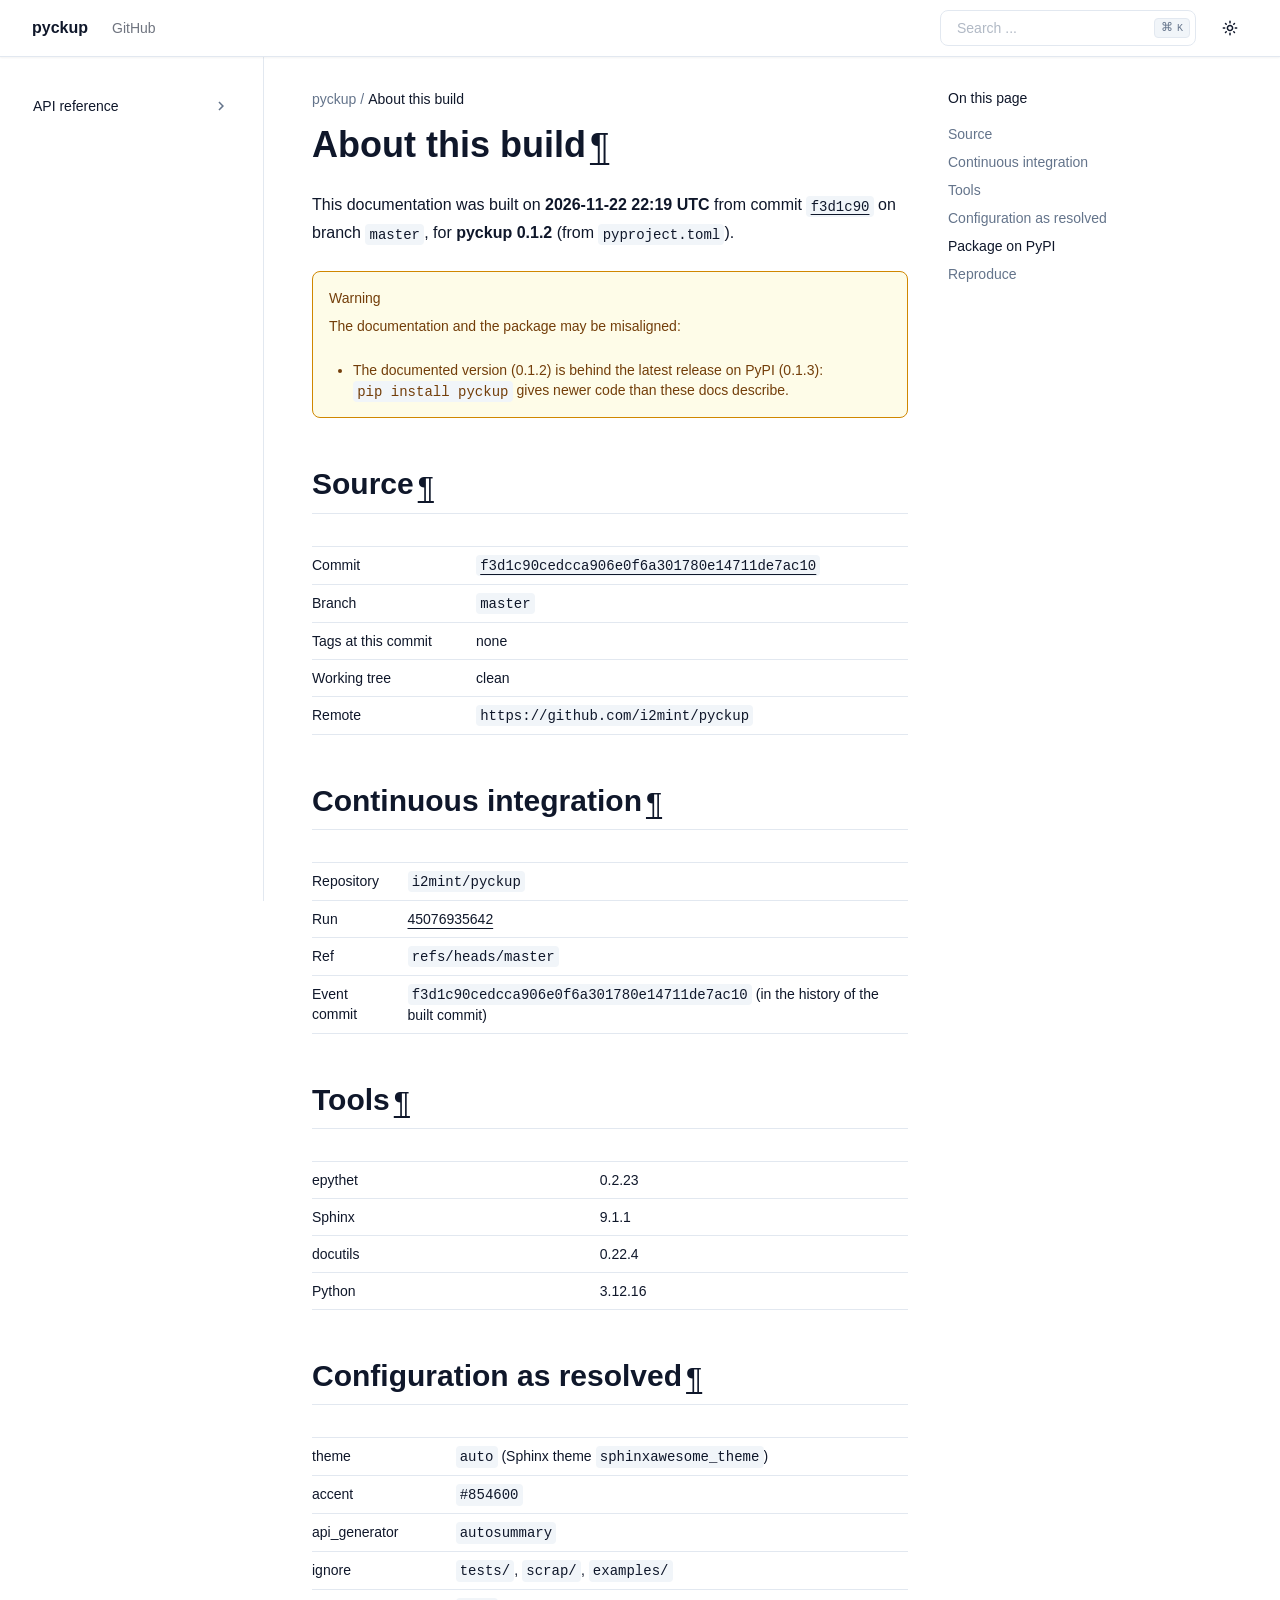
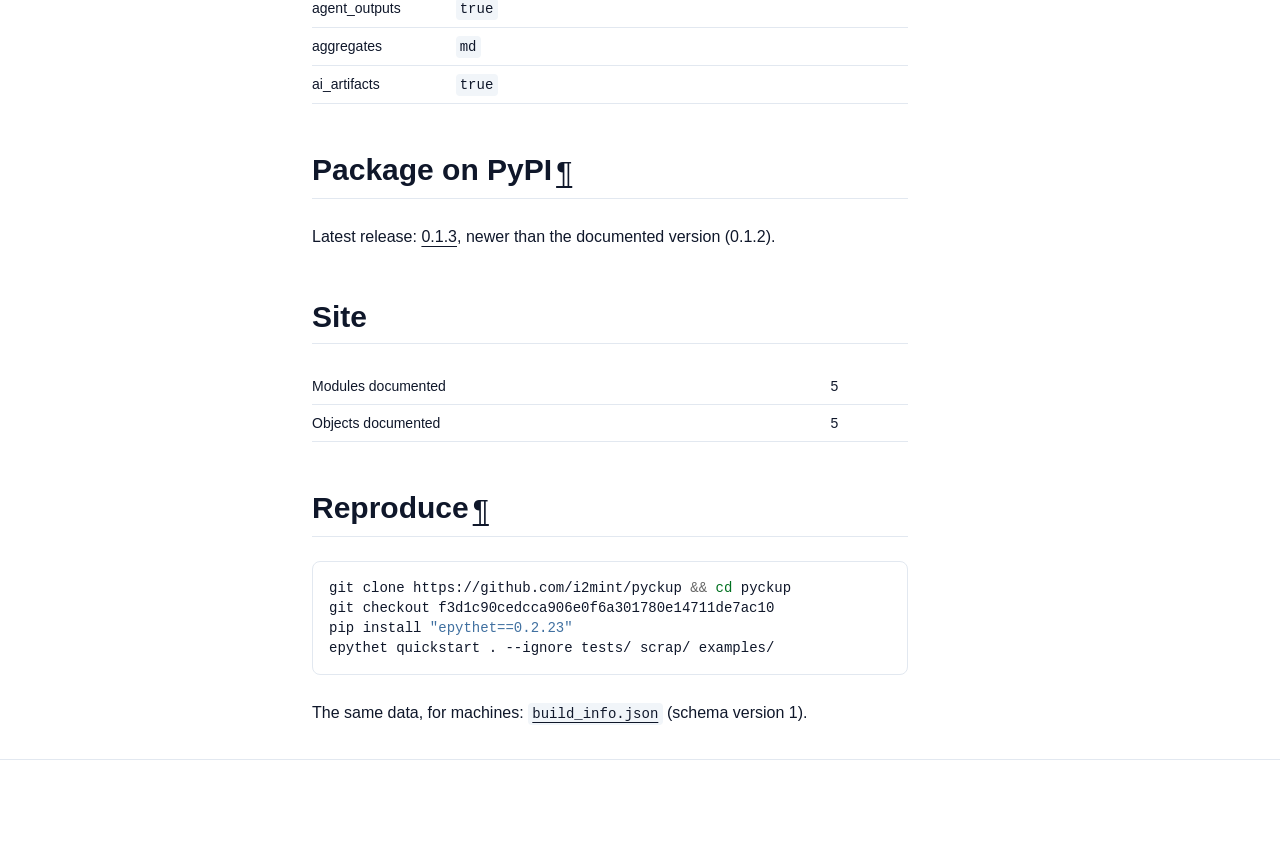
==== commit 398c833f: "deploy: f3d1c90cedcca906e0f6a301780e14711de7ac10" ====
--- a/about-this-build.html
+++ b/about-this-build.html
@@ -114,7 +114,7 @@
 
 <section id="about-this-build">
 <h1>About this build<a @click.prevent="window.navigator.clipboard.writeText($el.href); $el.setAttribute('data-tooltip', 'Copied!'); setTimeout(() =&gt; $el.setAttribute('data-tooltip', 'Copy link to this element'), 2000)" aria-label="Copy link to this element" class="headerlink" data-tooltip="Copy link to this element" href="#about-this-build">¶</a></h1>
-<p>This documentation was built on <strong>2026-11-22 21:44 UTC</strong> from commit <a href="https://github.com/i2mint/pyckup/commit/939c2df202103bf4435da788255bc0257215f61e"><code>939c2df</code></a> on branch <code>master</code>, for <strong>pyckup 0.1.2</strong> (from <code>pyproject.toml</code>).</p>
+<p>This documentation was built on <strong>2026-11-22 22:19 UTC</strong> from commit <a href="https://github.com/i2mint/pyckup/commit/f3d1c90cedcca906e0f6a301780e14711de7ac10"><code>f3d1c90</code></a> on branch <code>master</code>, for <strong>pyckup 0.1.2</strong> (from <code>pyproject.toml</code>).</p>
 <div class="admonition warning">
 <p class="admonition-title">Warning</p>
 <p>The documentation and the package may be misaligned:</p>
@@ -132,7 +132,7 @@
 </thead>
 <tbody>
 <tr class="row-even"><td><p>Commit</p></td>
-<td><p><a href="https://github.com/i2mint/pyckup/commit/939c2df202103bf4435da788255bc0257215f61e"><code>939c2df202103bf4435da788255bc0257215f61e</code></a></p></td>
+<td><p><a href="https://github.com/i2mint/pyckup/commit/f3d1c90cedcca906e0f6a301780e14711de7ac10"><code>f3d1c90cedcca906e0f6a301780e14711de7ac10</code></a></p></td>
 </tr>
 <tr class="row-odd"><td><p>Branch</p></td>
 <td><p><code>master</code></p></td>
@@ -162,13 +162,13 @@
 <td><p><code>i2mint/pyckup</code></p></td>
 </tr>
 <tr class="row-odd"><td><p>Run</p></td>
-<td><p><a href="https://github.com/i2mint/pyckup/actions/runs/45073698818">45073698818</a></p></td>
+<td><p><a href="https://github.com/i2mint/pyckup/actions/runs/45076935642">45076935642</a></p></td>
 </tr>
 <tr class="row-even"><td><p>Ref</p></td>
 <td><p><code>refs/heads/master</code></p></td>
 </tr>
 <tr class="row-odd"><td><p>Event commit</p></td>
-<td><p><code>939c2df202103bf4435da788255bc0257215f61e</code> (in the history of the built commit)</p></td>
+<td><p><code>f3d1c90cedcca906e0f6a301780e14711de7ac10</code> (in the history of the built commit)</p></td>
 </tr>
 </tbody>
 </table>
@@ -238,7 +238,7 @@
 <section id="reproduce">
 <h2>Reproduce<a @click.prevent="window.navigator.clipboard.writeText($el.href); $el.setAttribute('data-tooltip', 'Copied!'); setTimeout(() =&gt; $el.setAttribute('data-tooltip', 'Copy link to this element'), 2000)" aria-label="Copy link to this element" class="headerlink" data-tooltip="Copy link to this element" href="#reproduce" x-intersect.margin.0%.0%.-70%.0%="activeSection = '#reproduce'">¶</a></h2>
 <div class="highlight-bash notranslate"><div class="highlight"><pre><span></span><code><span id="line-1">git<span class="w"> </span>clone<span class="w"> </span>https://github.com/i2mint/pyckup<span class="w"> </span><span class="o">&amp;&amp;</span><span class="w"> </span><span class="nb">cd</span><span class="w"> </span>pyckup
-</span><span id="line-2">git<span class="w"> </span>checkout<span class="w"> </span>939c2df202103bf4435da788255bc0257215f61e
+</span><span id="line-2">git<span class="w"> </span>checkout<span class="w"> </span>f3d1c90cedcca906e0f6a301780e14711de7ac10
 </span><span id="line-3">pip<span class="w"> </span>install<span class="w"> </span><span class="s2">"epythet==0.2.23"</span>
 </span><span id="line-4">epythet<span class="w"> </span>quickstart<span class="w"> </span>.<span class="w"> </span>--ignore<span class="w"> </span>tests/<span class="w"> </span>scrap/<span class="w"> </span>examples/
 </span></code></pre></div>
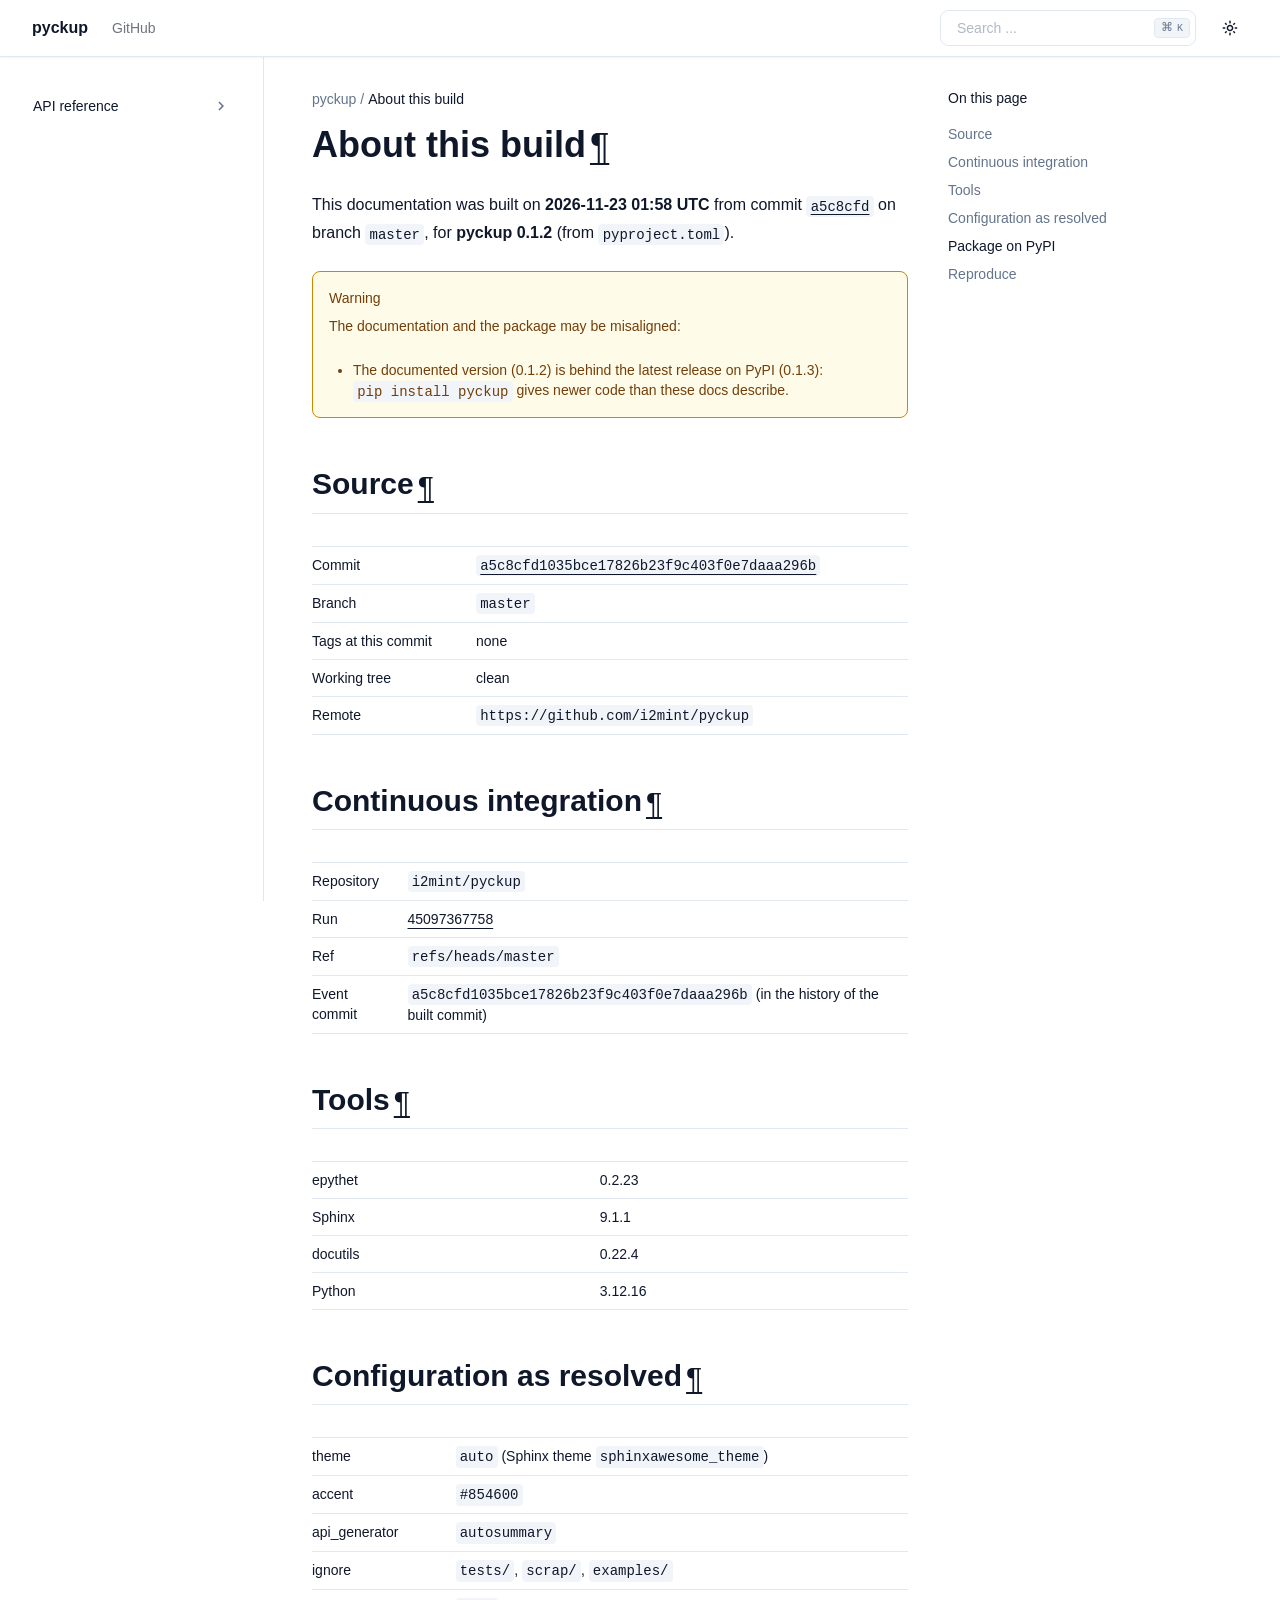
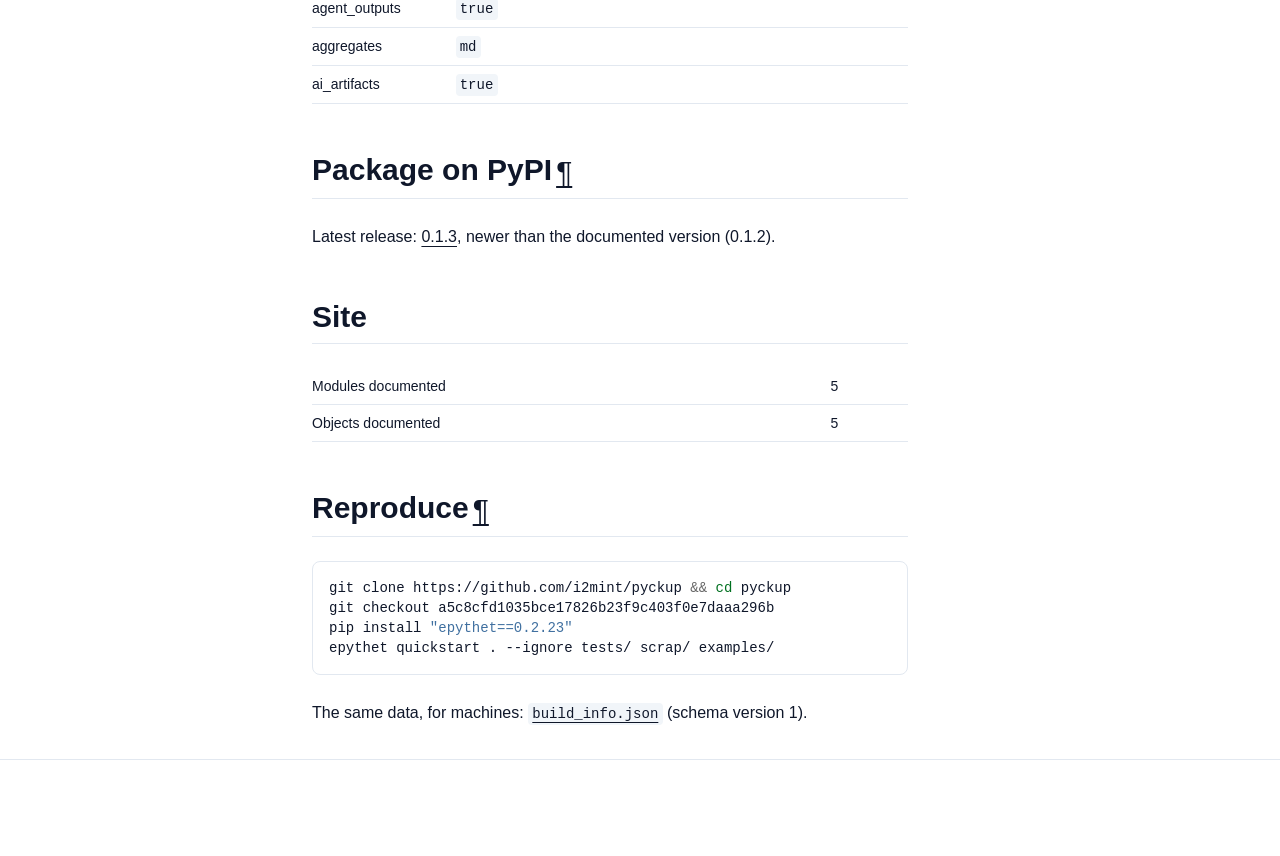
==== commit 67e18c31: "deploy: a5c8cfd1035bce17826b23f9c403f0e7daaa296b" ====
--- a/about-this-build.html
+++ b/about-this-build.html
@@ -114,7 +114,7 @@
 
 <section id="about-this-build">
 <h1>About this build<a @click.prevent="window.navigator.clipboard.writeText($el.href); $el.setAttribute('data-tooltip', 'Copied!'); setTimeout(() =&gt; $el.setAttribute('data-tooltip', 'Copy link to this element'), 2000)" aria-label="Copy link to this element" class="headerlink" data-tooltip="Copy link to this element" href="#about-this-build">¶</a></h1>
-<p>This documentation was built on <strong>2026-11-22 22:19 UTC</strong> from commit <a href="https://github.com/i2mint/pyckup/commit/f3d1c90cedcca906e0f6a301780e14711de7ac10"><code>f3d1c90</code></a> on branch <code>master</code>, for <strong>pyckup 0.1.2</strong> (from <code>pyproject.toml</code>).</p>
+<p>This documentation was built on <strong>2026-11-23 01:58 UTC</strong> from commit <a href="https://github.com/i2mint/pyckup/commit/a5c8cfd1035bce17826b23f9c403f0e7daaa296b"><code>a5c8cfd</code></a> on branch <code>master</code>, for <strong>pyckup 0.1.2</strong> (from <code>pyproject.toml</code>).</p>
 <div class="admonition warning">
 <p class="admonition-title">Warning</p>
 <p>The documentation and the package may be misaligned:</p>
@@ -132,7 +132,7 @@
 </thead>
 <tbody>
 <tr class="row-even"><td><p>Commit</p></td>
-<td><p><a href="https://github.com/i2mint/pyckup/commit/f3d1c90cedcca906e0f6a301780e14711de7ac10"><code>f3d1c90cedcca906e0f6a301780e14711de7ac10</code></a></p></td>
+<td><p><a href="https://github.com/i2mint/pyckup/commit/a5c8cfd1035bce17826b23f9c403f0e7daaa296b"><code>a5c8cfd1035bce17826b23f9c403f0e7daaa296b</code></a></p></td>
 </tr>
 <tr class="row-odd"><td><p>Branch</p></td>
 <td><p><code>master</code></p></td>
@@ -162,13 +162,13 @@
 <td><p><code>i2mint/pyckup</code></p></td>
 </tr>
 <tr class="row-odd"><td><p>Run</p></td>
-<td><p><a href="https://github.com/i2mint/pyckup/actions/runs/45076935642">45076935642</a></p></td>
+<td><p><a href="https://github.com/i2mint/pyckup/actions/runs/45097367758">45097367758</a></p></td>
 </tr>
 <tr class="row-even"><td><p>Ref</p></td>
 <td><p><code>refs/heads/master</code></p></td>
 </tr>
 <tr class="row-odd"><td><p>Event commit</p></td>
-<td><p><code>f3d1c90cedcca906e0f6a301780e14711de7ac10</code> (in the history of the built commit)</p></td>
+<td><p><code>a5c8cfd1035bce17826b23f9c403f0e7daaa296b</code> (in the history of the built commit)</p></td>
 </tr>
 </tbody>
 </table>
@@ -238,7 +238,7 @@
 <section id="reproduce">
 <h2>Reproduce<a @click.prevent="window.navigator.clipboard.writeText($el.href); $el.setAttribute('data-tooltip', 'Copied!'); setTimeout(() =&gt; $el.setAttribute('data-tooltip', 'Copy link to this element'), 2000)" aria-label="Copy link to this element" class="headerlink" data-tooltip="Copy link to this element" href="#reproduce" x-intersect.margin.0%.0%.-70%.0%="activeSection = '#reproduce'">¶</a></h2>
 <div class="highlight-bash notranslate"><div class="highlight"><pre><span></span><code><span id="line-1">git<span class="w"> </span>clone<span class="w"> </span>https://github.com/i2mint/pyckup<span class="w"> </span><span class="o">&amp;&amp;</span><span class="w"> </span><span class="nb">cd</span><span class="w"> </span>pyckup
-</span><span id="line-2">git<span class="w"> </span>checkout<span class="w"> </span>f3d1c90cedcca906e0f6a301780e14711de7ac10
+</span><span id="line-2">git<span class="w"> </span>checkout<span class="w"> </span>a5c8cfd1035bce17826b23f9c403f0e7daaa296b
 </span><span id="line-3">pip<span class="w"> </span>install<span class="w"> </span><span class="s2">"epythet==0.2.23"</span>
 </span><span id="line-4">epythet<span class="w"> </span>quickstart<span class="w"> </span>.<span class="w"> </span>--ignore<span class="w"> </span>tests/<span class="w"> </span>scrap/<span class="w"> </span>examples/
 </span></code></pre></div>
